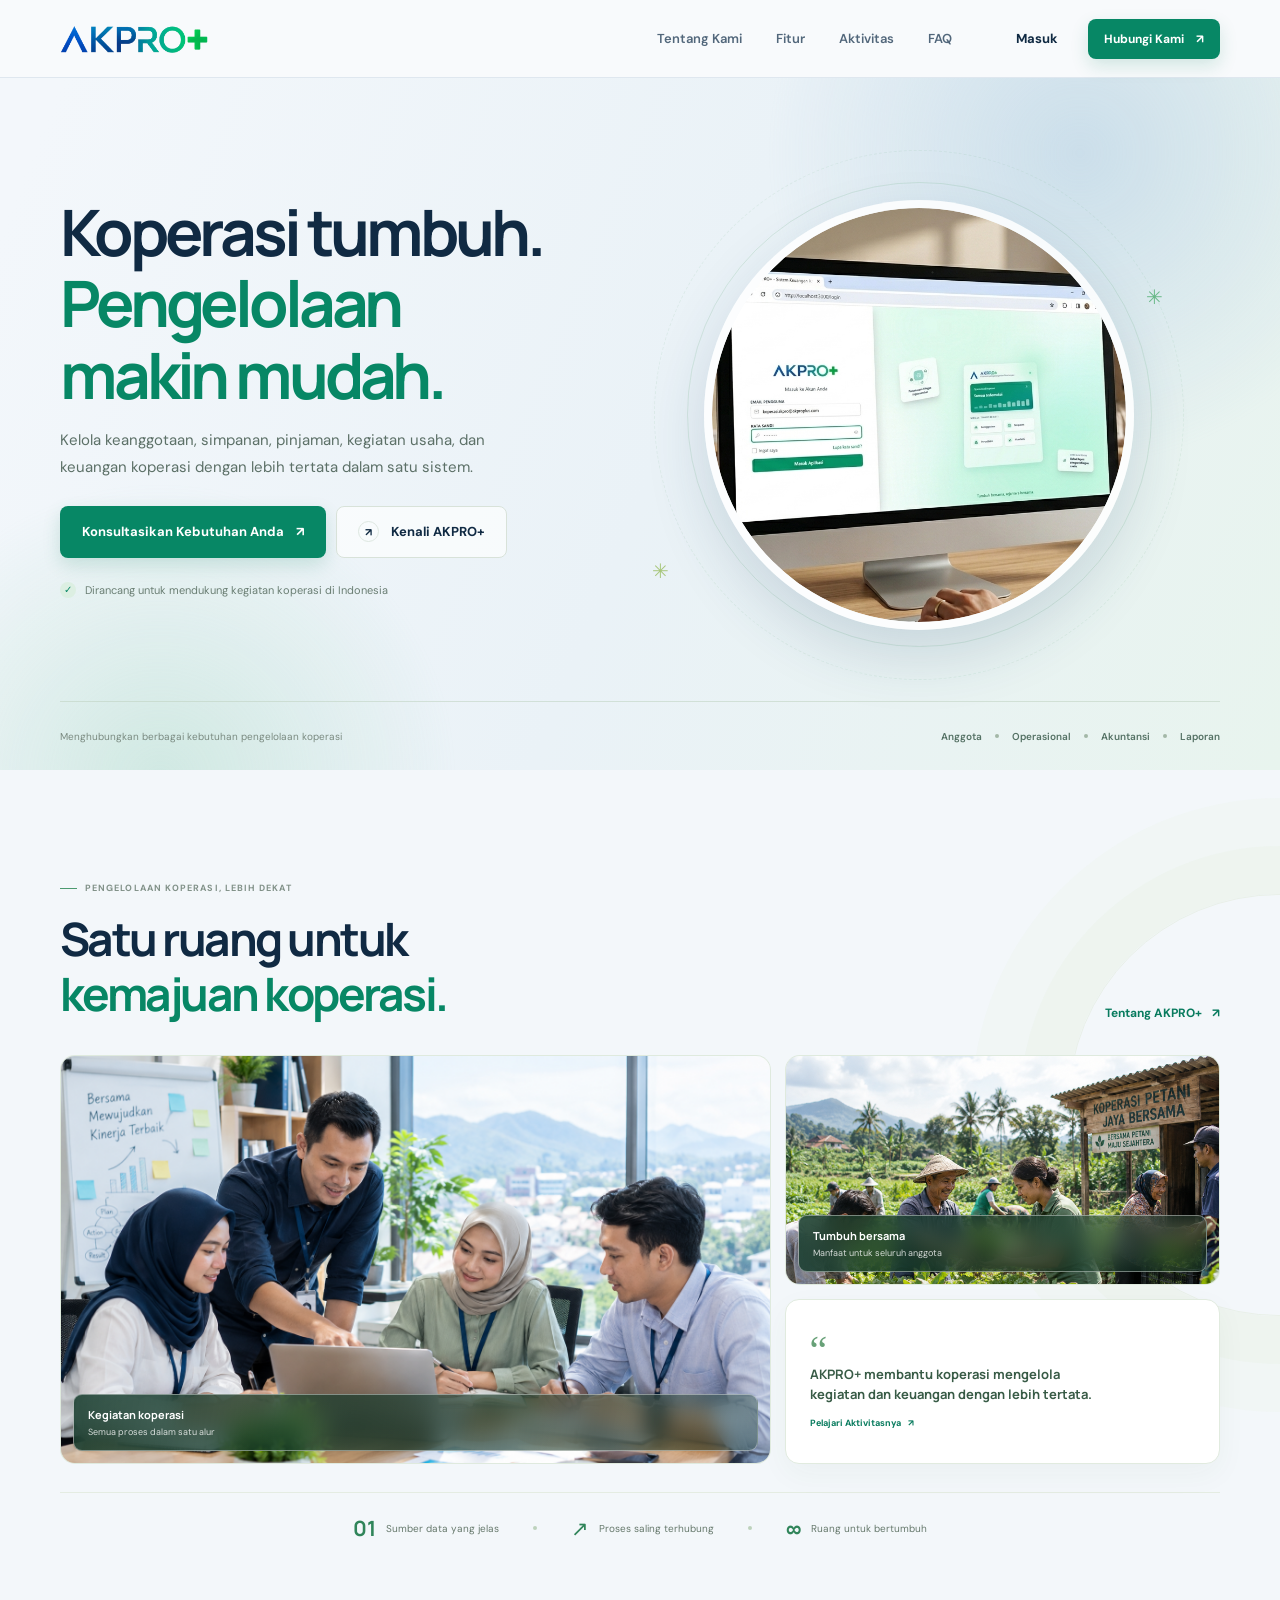
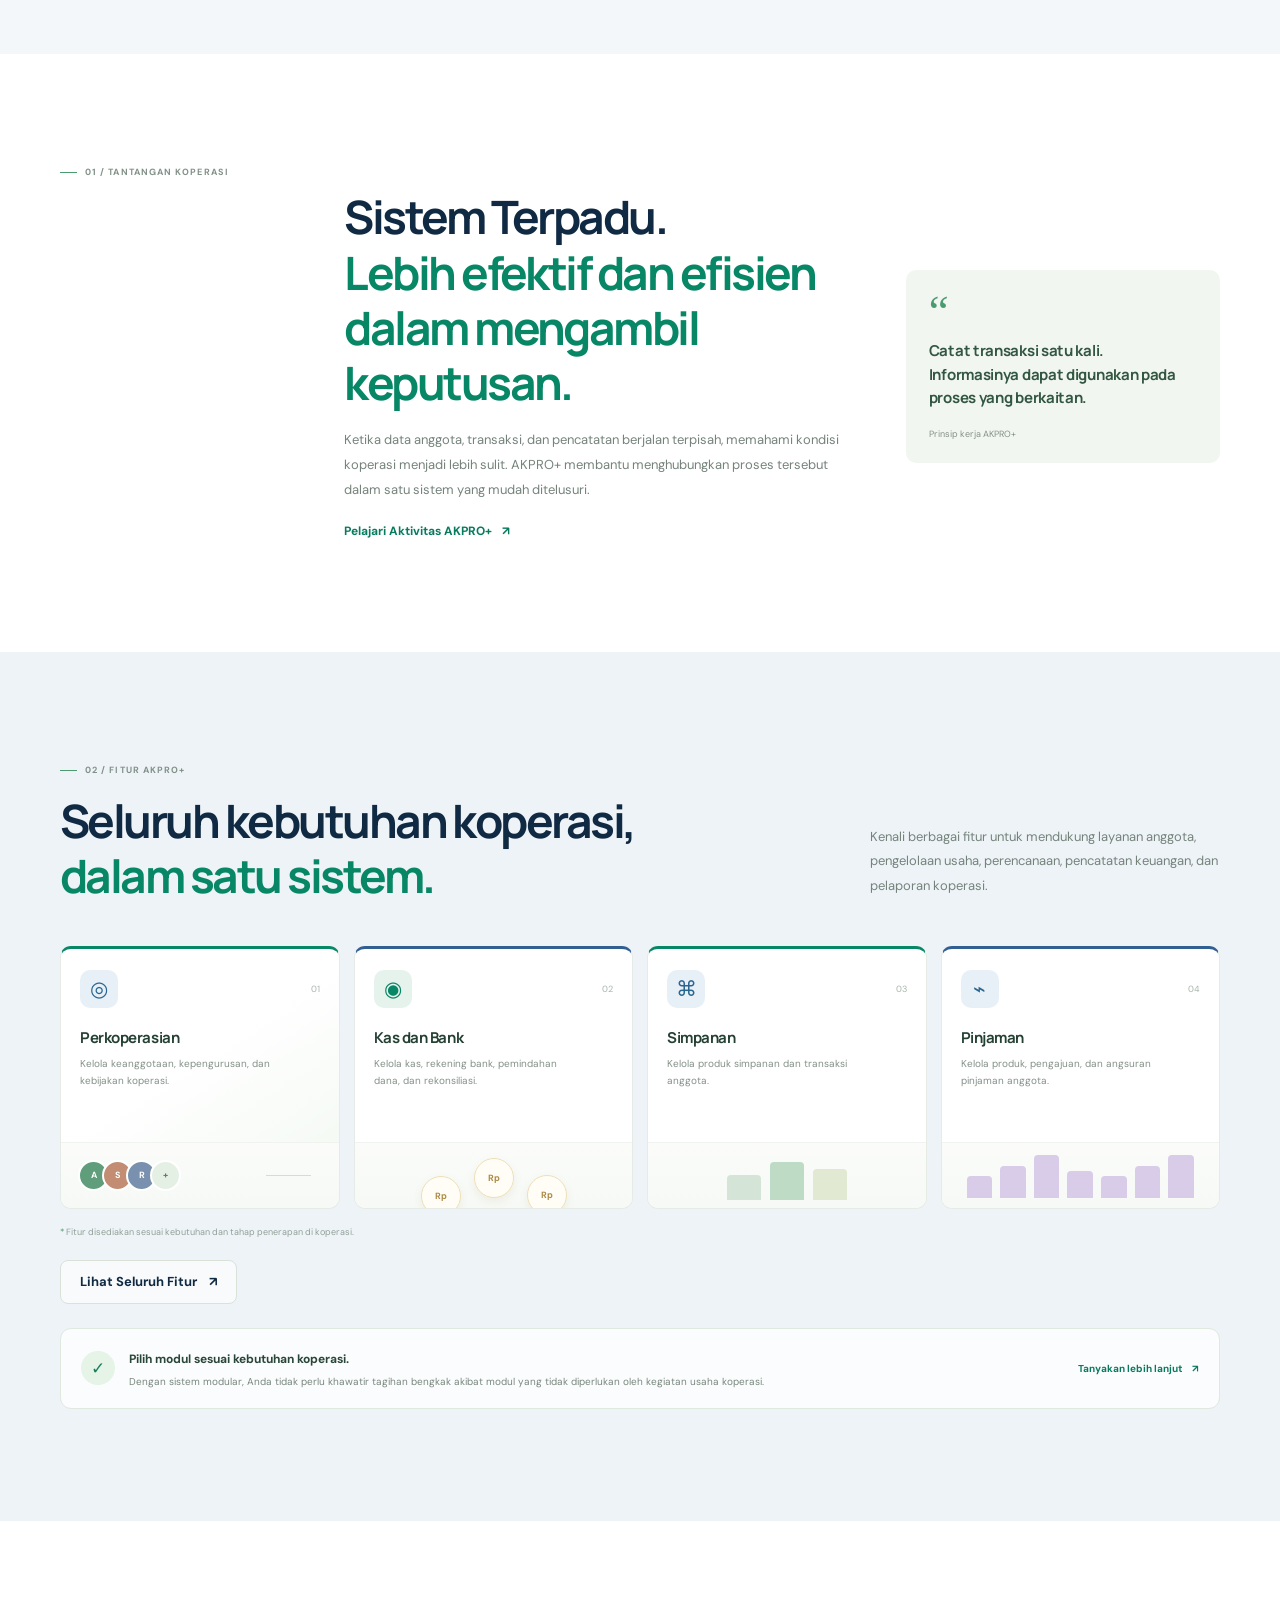
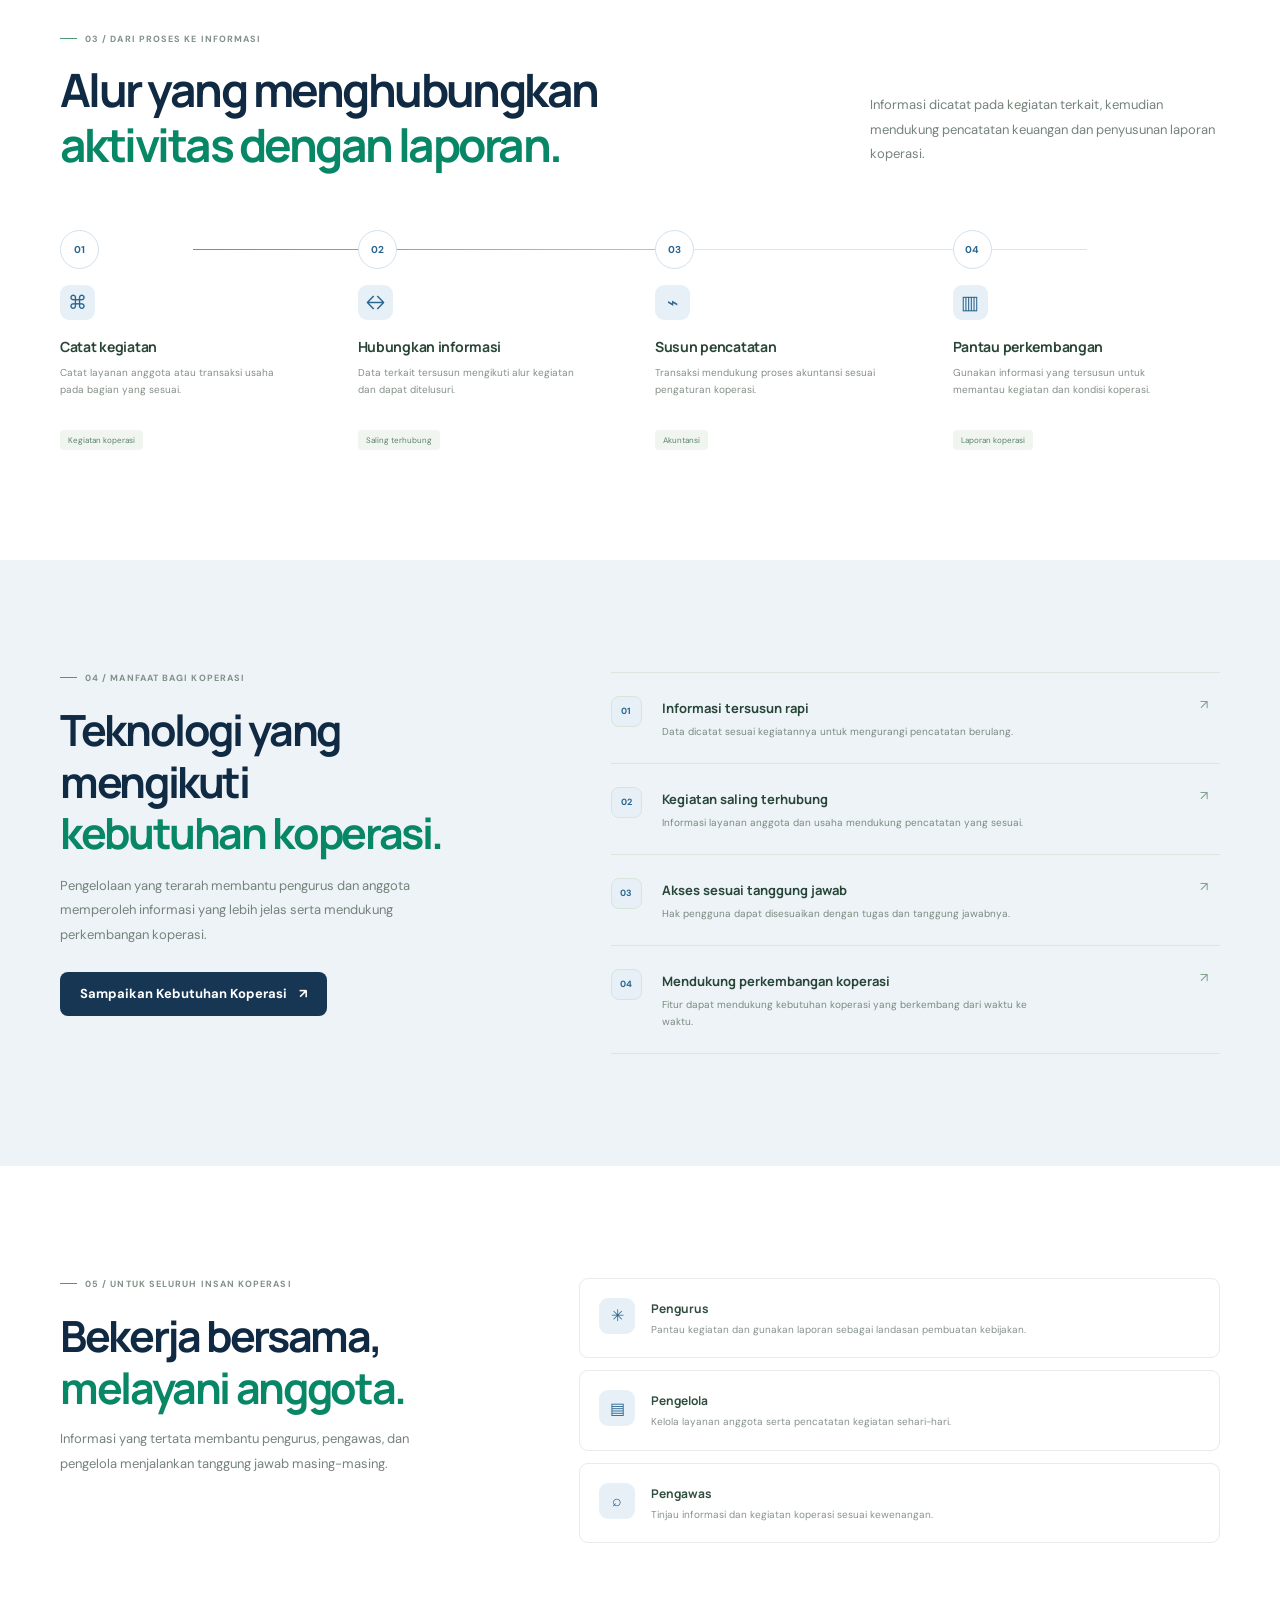
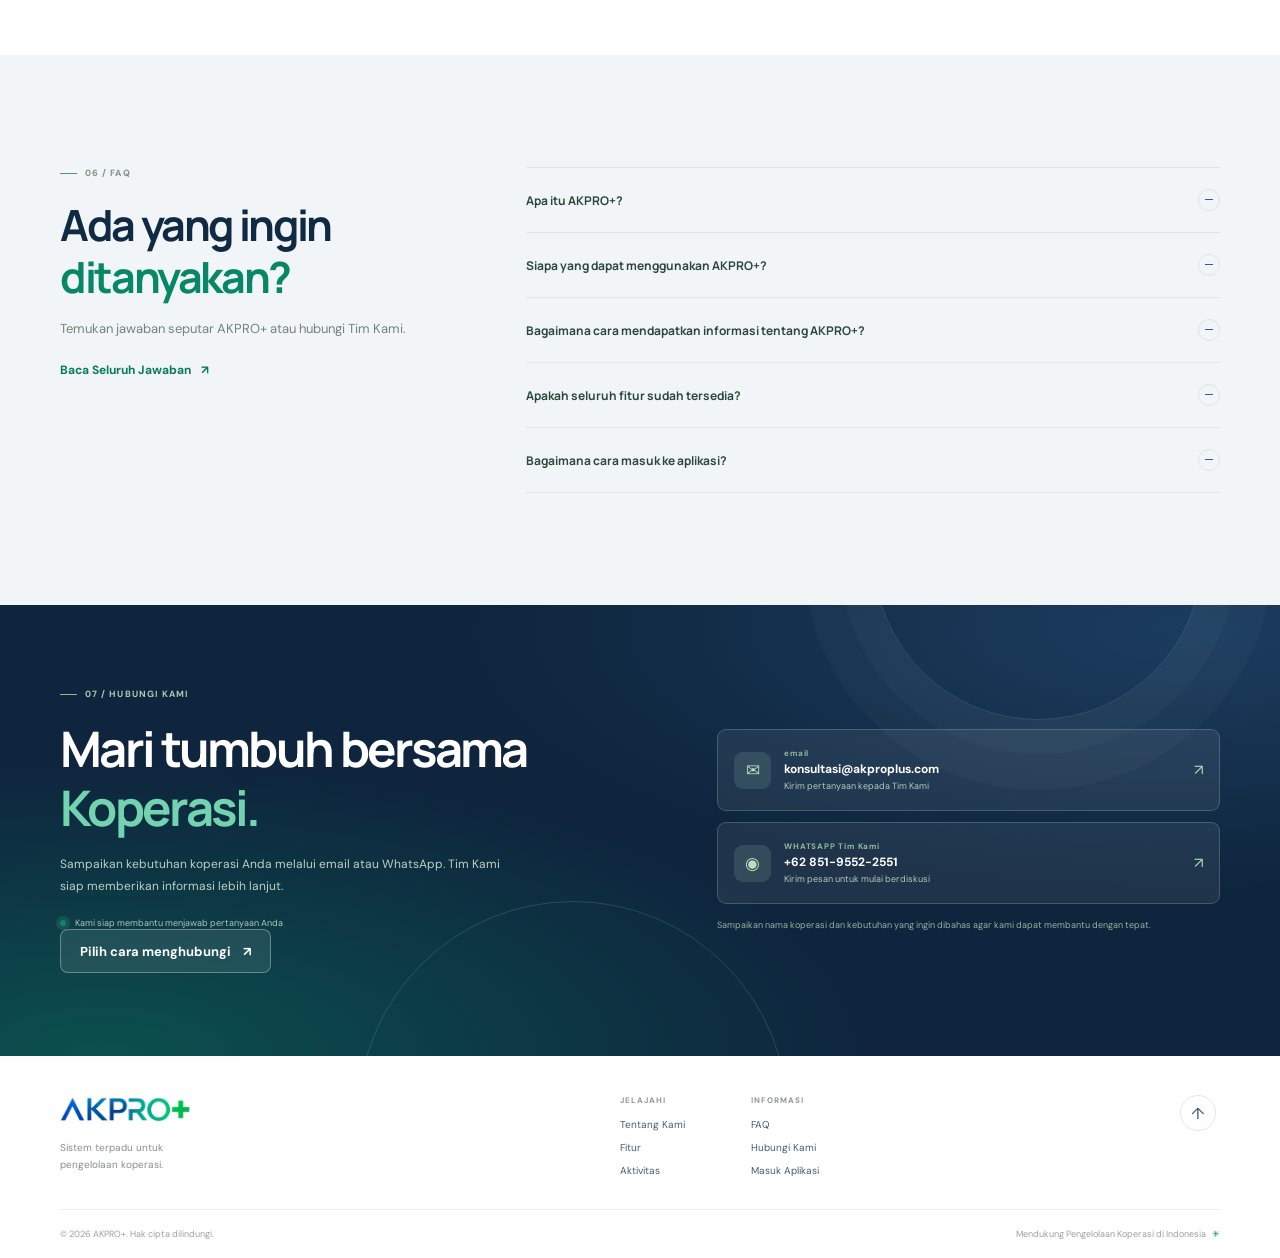
==== index.html @ 70b60f19 "Add files via upload" ====
<!doctype html>
<html lang="id">
  <head>
    <meta charset="UTF-8" />
    <meta name="viewport" content="width=device-width, initial-scale=1.0" />
    <meta name="theme-color" content="#f5f8fb" />
    <meta
      name="description"
      content="AKPRO+ membantu koperasi mengelola keanggotaan, simpanan, pinjaman, kegiatan usaha, dan keuangan dalam satu sistem terpadu."
    />
    <meta property="og:type" content="website" />
    <meta property="og:title" content="AKPRO+" />
    <meta
      property="og:description"
      content="Kenali sistem pengelolaan koperasi yang menghubungkan anggota, transaksi, dan laporan."
    />
    <meta property="og:image" content="./assets/akproplus-tab.png" />
    <title>AKPRO+</title>
    <link rel="icon" type="image/png" href="./assets/akproplus-tab.png" />
    <link rel="preconnect" href="https://fonts.googleapis.com" />
    <link rel="preconnect" href="https://fonts.gstatic.com" crossorigin />
    <link
      href="https://fonts.googleapis.com/css2?family=DM+Sans:wght@400;500;600;700&family=Manrope:wght@400;500;600;700;800&display=swap"
      rel="stylesheet"
    />
    <link rel="stylesheet" href="./styles.css" />
    <script src="./site-config.js"></script>
    <script src="./script.js" defer></script>
  </head>
  <body>
    <a class="skip-link" href="#konten">Langsung ke konten</a>

    <header class="site-header" id="atas">
      <div class="container nav-wrap">
        <a class="brand" href="#atas" aria-label="AKPRO+, ke beranda">
          <img src="./assets/akpro-logo.png" alt="AKPRO+" />
        </a>
        <button class="menu-toggle" type="button" aria-label="Buka menu" aria-expanded="false" aria-controls="site-nav">
          <span></span><span></span>
        </button>
        <nav class="site-nav" id="site-nav" aria-label="Navigasi utama">
          <a href="./solusi.html">Tentang Kami</a>
          <a href="./modul.html">Fitur</a>
          <a href="./cara-kerja.html">Aktivitas</a>
          <a href="./faq.html">FAQ</a>
          <div class="nav-actions">
            <a class="button button-quiet" data-login-link href="./akses.html">Masuk</a>
            <a class="button button-primary button-small" href="./daftar.html">Hubungi Kami <span aria-hidden="true">↗</span></a>
          </div>
        </nav>
      </div>
    </header>

    <main id="konten">
      <section class="hero section-shell">
        <div class="hero-glow hero-glow-one"></div>
        <div class="hero-glow hero-glow-two"></div>
        <div class="container hero-grid">
          <div class="hero-copy">
            <h1>Koperasi tumbuh.<br /><span>Pengelolaan makin mudah.</span></h1>
            <p class="hero-lead">
              Kelola keanggotaan, simpanan, pinjaman, kegiatan usaha, dan keuangan koperasi dengan lebih
              tertata dalam satu sistem.
            </p>
            <div class="hero-actions">
              <a class="button button-primary button-large" href="./daftar.html">Konsultasikan Kebutuhan Anda<span aria-hidden="true">↗</span></a>
              <a class="button button-outline button-large" href="./solusi.html"><span class="play-icon" aria-hidden="true">↗</span> Kenali AKPRO+
              </a>
            </div>
            <div class="hero-note">
              <span class="note-check" aria-hidden="true">✓</span>
              <span>Dirancang untuk mendukung kegiatan koperasi di Indonesia</span>
            </div>
          </div>

          <div class="hero-visual" aria-label="Ilustrasi dasbor pengelolaan koperasi">
            <div class="visual-orbit orbit-one"></div>
            <div class="visual-orbit orbit-two"></div>
            <div class="hero-image-frame">
              <img class="hero-main-image" src="./assets/gambarutama.jpg" alt="Ikhtisar koperasi AKPRO+" fetchpriority="high" />
            </div>
            <div class="visual-spark spark-one">✳</div><div class="visual-spark spark-two">✳</div>
          </div>
        </div>
        <div class="container hero-bottom">
          <span>Menghubungkan berbagai kebutuhan pengelolaan koperasi</span>
          <div class="hero-pills"><span>Anggota</span><i></i><span>Operasional</span><i></i><span>Akuntansi</span><i></i><span>Laporan</span></div>
        </div>
      </section>

      <section class="visual-story section-pad">
        <div class="container">
          <div class="story-heading">
            <div><div class="section-label"><span>Pengelolaan koperasi, lebih dekat</span></div><h2>Satu ruang untuk<br /><span>kemajuan koperasi.</span></h2></div>
            <a class="text-link" href="./solusi.html">Tentang AKPRO+ <span aria-hidden="true">↗</span></a>
          </div>
          <div class="story-gallery">
            <figure class="image-frame story-image story-image-main">
              <img data-src="./assets/gambar1.jpg" alt="Ilustrasi pengelolaan koperasi dengan AKPRO+" loading="lazy" />
              <div class="image-placeholder"><span class="placeholder-spark">✳</span><span>Kegiatan koperasi yang tertata dan saling terhubung</span></div>
              <figcaption><span>Kegiatan koperasi</span><small>Semua proses dalam satu alur</small></figcaption>
            </figure>
            <figure class="image-frame story-image story-image-side">
              <img data-src="./assets/gambar2.jpg" alt="Anggota koperasi bekerja dan tumbuh bersama" loading="lazy" />
              <div class="image-placeholder"><span class="placeholder-spark">✳</span><span>Anggota dan pengelola koperasi berkembang bersama</span></div>
              <figcaption><span>Tumbuh bersama</span><small>Manfaat untuk seluruh anggota</small></figcaption>
            </figure>
            <div class="story-note"><span class="story-note-mark">“</span><p>AKPRO+ membantu koperasi mengelola kegiatan dan keuangan dengan lebih tertata.</p><a href="./cara-kerja.html">Pelajari Aktivitasnya <span aria-hidden="true">↗</span></a></div>
          </div>
          <div class="story-stats"><div><strong>01</strong><span>Sumber data yang jelas</span></div><i></i><div><strong>↗</strong><span>Proses saling terhubung</span></div><i></i><div><strong>∞</strong><span>Ruang untuk bertumbuh</span></div></div>
        </div>
      </section>

      <section class="intro-section section-pad" id="solusi">
        <div class="container intro-grid">
          <div class="section-label"><span>01 / Tantangan koperasi</span></div>
          <div class="intro-copy">
            <h2>Sistem Terpadu.<br /><span>Lebih efektif dan efisien dalam mengambil keputusan.</span></h2>
            <p>
              Ketika data anggota, transaksi, dan pencatatan berjalan terpisah, memahami kondisi koperasi
              menjadi lebih sulit. AKPRO+ membantu menghubungkan proses tersebut dalam satu sistem yang
              mudah ditelusuri.
            </p>
            <a class="text-link" href="./cara-kerja.html">Pelajari Aktivitas AKPRO+ <span aria-hidden="true">↗</span></a>
          </div>
          <div class="intro-statement">
            <span class="statement-mark">“</span>
            <p>Catat transaksi satu kali. Informasinya dapat digunakan pada proses yang berkaitan.</p>
            <span class="statement-caption">Prinsip kerja AKPRO+</span>
          </div>
        </div>
      </section>

      <section class="modules-section section-pad" id="modul">
        <div class="container">
          <div class="section-heading">
            <div><div class="section-label"><span>02 / Fitur AKPRO+</span></div><h2>Seluruh kebutuhan koperasi,<br /><span>dalam satu sistem.</span></h2></div>
            <p>Kenali berbagai fitur untuk mendukung layanan anggota, pengelolaan usaha, perencanaan, pencatatan keuangan, dan pelaporan koperasi.</p>
          </div>
          <div class="module-grid">
            <article class="module-card module-featured">
              <div class="module-card-top"><span class="module-icon icon-members">◎</span><span class="module-index">01</span></div>
              <h3>Perkoperasian</h3><p>Kelola keanggotaan, kepengurusan, dan kebijakan koperasi.</p>
              <div class="module-art art-members"><span class="member-avatar">A</span><span class="member-avatar">S</span><span class="member-avatar">R</span><span class="member-avatar">+</span><div class="art-line"></div></div>
            </article>
            <article class="module-card">
              <div class="module-card-top"><span class="module-icon icon-savings">◉</span><span class="module-index">02</span></div>
              <h3>Kas dan Bank</h3><p>Kelola kas, rekening bank, pemindahan dana, dan rekonsiliasi.</p>
              <div class="module-art art-savings"><span class="coin coin-a">Rp</span><span class="coin coin-b">Rp</span><span class="coin coin-c">Rp</span></div>
            </article>
            <article class="module-card">
              <div class="module-card-top"><span class="module-icon icon-business">⌘</span><span class="module-index">03</span></div>
              <h3>Simpanan</h3><p>Kelola produk simpanan dan transaksi anggota.</p>
              <div class="module-art art-business"><span class="shelf shelf-one"></span><span class="shelf shelf-two"></span><span class="shelf shelf-three"></span></div>
            </article>
            <article class="module-card">
              <div class="module-card-top"><span class="module-icon icon-accounting">⌁</span><span class="module-index">04</span></div>
              <h3>Pinjaman</h3><p>Kelola produk, pengajuan, dan angsuran pinjaman anggota.</p>
              <div class="module-art art-accounting"><span></span><span></span><span></span><span></span><span></span><span></span><span></span></div>
            </article>
          </div>
          <p class="module-footnote"><span>*</span> Fitur disediakan sesuai kebutuhan dan tahap penerapan di koperasi.</p>
          <a class="button button-outline module-more" href="./modul.html">Lihat Seluruh Fitur <span aria-hidden="true">↗</span></a>
          <div class="module-pricing-note">
            <span class="pricing-note-mark">✓</span>
            <div>
              <strong>Pilih modul sesuai kebutuhan koperasi.</strong>
              <p>Dengan sistem modular, Anda tidak perlu khawatir tagihan bengkak akibat modul yang tidak diperlukan oleh kegiatan usaha koperasi.</p>
            </div>
            <a class="text-link" href="./daftar.html">Tanyakan lebih lanjut <span aria-hidden="true">↗</span></a>
          </div>
        </div>
      </section>

      <section class="workflow-section section-pad" id="cara-kerja">
        <div class="container">
          <div class="section-heading workflow-heading">
            <div><div class="section-label"><span>03 / Dari proses ke informasi</span></div><h2>Alur yang menghubungkan<br /><span>aktivitas dengan laporan.</span></h2></div>
            <p>Informasi dicatat pada kegiatan terkait, kemudian mendukung pencatatan keuangan dan penyusunan laporan koperasi.</p>
          </div>
          <div class="workflow-track">
            <div class="workflow-line" aria-hidden="true"><span></span></div>
            <article class="workflow-step"><span class="step-number">01</span><div class="step-icon">⌘</div><h3>Catat kegiatan</h3><p>Catat layanan anggota atau transaksi usaha pada bagian yang sesuai.</p><span class="step-tag">Kegiatan koperasi</span></article>
            <article class="workflow-step"><span class="step-number">02</span><div class="step-icon">↔</div><h3>Hubungkan informasi</h3><p>Data terkait tersusun mengikuti alur kegiatan dan dapat ditelusuri.</p><span class="step-tag">Saling terhubung</span></article>
            <article class="workflow-step"><span class="step-number">03</span><div class="step-icon">⌁</div><h3>Susun pencatatan</h3><p>Transaksi mendukung proses akuntansi sesuai pengaturan koperasi.</p><span class="step-tag">Akuntansi</span></article>
            <article class="workflow-step"><span class="step-number">04</span><div class="step-icon">▥</div><h3>Pantau perkembangan</h3><p>Gunakan informasi yang tersusun untuk memantau kegiatan dan kondisi koperasi.</p><span class="step-tag">Laporan koperasi</span></article>
          </div>
        </div>
      </section>

      <section class="principles-section section-pad">
        <div class="container principles-grid">
          <div class="principles-copy">
            <div class="section-label"><span>04 / Manfaat bagi koperasi</span></div>
            <h2>Teknologi yang mengikuti<br /><span>kebutuhan koperasi.</span></h2>
            <p>Pengelolaan yang terarah membantu pengurus dan anggota memperoleh informasi yang lebih jelas serta mendukung perkembangan koperasi.</p>
            <a class="button button-dark" href="./daftar.html">Sampaikan Kebutuhan Koperasi <span aria-hidden="true">↗</span></a>
          </div>
          <div class="principle-list">
            <article class="principle-item"><span class="principle-icon">01</span><div><h3>Informasi tersusun rapi</h3><p>Data dicatat sesuai kegiatannya untuk mengurangi pencatatan berulang.</p></div><span class="principle-arrow">↗</span></article>
            <article class="principle-item"><span class="principle-icon">02</span><div><h3>Kegiatan saling terhubung</h3><p>Informasi layanan anggota dan usaha mendukung pencatatan yang sesuai.</p></div><span class="principle-arrow">↗</span></article>
            <article class="principle-item"><span class="principle-icon">03</span><div><h3>Akses sesuai tanggung jawab</h3><p>Hak pengguna dapat disesuaikan dengan tugas dan tanggung jawabnya.</p></div><span class="principle-arrow">↗</span></article>
            <article class="principle-item"><span class="principle-icon">04</span><div><h3>Mendukung perkembangan koperasi</h3><p>Fitur dapat mendukung kebutuhan koperasi yang berkembang dari waktu ke waktu.</p></div><span class="principle-arrow">↗</span></article>
          </div>
        </div>
      </section>

      <section class="audience-section section-pad">
        <div class="container audience-grid">
          <div class="audience-intro"><div class="section-label"><span>05 / Untuk seluruh insan koperasi</span></div><h2>Bekerja bersama,<br /><span>melayani anggota.</span></h2><p>Informasi yang tertata membantu pengurus, pengawas, dan pengelola menjalankan tanggung jawab masing-masing.</p></div>
          <div class="audience-roles">
            <div class="role-card"><span class="role-icon">✳</span><div><h3>Pengurus</h3><p>Pantau kegiatan dan gunakan laporan sebagai landasan pembuatan kebijakan.</p></div></div>
            <div class="role-card"><span class="role-icon">▤</span><div><h3>Pengelola</h3><p>Kelola layanan anggota serta pencatatan kegiatan sehari-hari.</p></div></div>
            <div class="role-card"><span class="role-icon">⌕</span><div><h3>Pengawas</h3><p>Tinjau informasi dan kegiatan koperasi sesuai kewenangan.</p></div></div>
          </div>
        </div>
      </section>

      <section class="faq-section section-pad" id="faq">
        <div class="container faq-grid">
          <div class="faq-intro"><div class="section-label"><span>06 / FAQ</span></div><h2>Ada yang ingin<br /><span>ditanyakan?</span></h2><p>Temukan jawaban seputar AKPRO+ atau hubungi Tim Kami.</p><a class="text-link" href="./faq.html">Baca Seluruh Jawaban <span aria-hidden="true">↗</span></a></div>
          <div class="faq-list">
            <details class="faq-item"><summary>Apa itu AKPRO+?<span></span></summary><p>AKPRO+ adalah sistem pengelolaan koperasi yang membantu menghubungkan layanan anggota, kegiatan usaha, pencatatan keuangan, dan laporan.</p></details>
            <details class="faq-item"><summary>Siapa yang dapat menggunakan AKPRO+?<span></span></summary><p>AKPRO+ ditujukan bagi koperasi yang ingin mengelola kegiatan dan informasi usahanya secara terpadu. Hubungi Tim Kami untuk membahas kebutuhan koperasi Anda.</p></details>
            <details class="faq-item"><summary>Bagaimana cara mendapatkan informasi tentang AKPRO+?<span></span></summary><p>Hubungi Tim Kami melalui email atau WhatsApp untuk memperoleh informasi mengenai fitur dan penerapan AKPRO+.</p></details>
            <details class="faq-item"><summary>Apakah seluruh fitur sudah tersedia?<span></span></summary><p>Fitur AKPRO+ tersedia secara bertahap. Hubungi Tim Kami untuk mengetahui informasi terkini.</p></details>
            <details class="faq-item"><summary>Bagaimana cara masuk ke aplikasi?<span></span></summary><p>Aplikasi saat ini belum dapat diakses karena masih dalam tahap pengembangan. Informasi ketersediaan akan disampaikan kemudian.</p></details>
          </div>
        </div>
      </section>

      <section class="contact-section" id="daftar">
        <div class="contact-shape contact-shape-one"></div><div class="contact-shape contact-shape-two"></div>
        <div class="container contact-grid">
          <div class="contact-copy"><div class="section-label section-label-light"><span>07 / Hubungi kami</span></div><h2>Mari tumbuh bersama<br /><span>Koperasi.</span></h2><p>Sampaikan kebutuhan koperasi Anda melalui email atau WhatsApp. Tim Kami siap memberikan informasi lebih lanjut.</p><div class="contact-hours"><span class="contact-status-dot"></span> Kami siap membantu menjawab pertanyaan Anda</div><a class="button button-contact-light" href="./daftar.html">Pilih cara menghubungi <span aria-hidden="true">↗</span></a></div>
          <div class="contact-options">
            <a class="contact-option contact-email" href="mailto:konsultasi@akproplus.com?subject=Informasi%20AKPRO%2B&body=Halo%20tim%20AKPRO%2B%2C%0A%0ASaya%20ingin%20mendapatkan%20informasi%20lebih%20lanjut%20mengenai%20AKPRO%2B.%0A%0ANama%20koperasi%3A%0ANama%20Tim Kami%3A%0ANomor%20yang%20dapat%20dihubungi%3A">
              <span class="contact-option-icon">✉</span><span class="contact-option-copy"><small>email</small><strong>konsultasi@akproplus.com</strong><span>Kirim pertanyaan kepada Tim Kami</span></span><span class="contact-option-arrow">↗</span>
            </a>
            <a class="contact-option contact-whatsapp" href="https://wa.me/6285195522551?text=Halo%20tim%20AKPRO%2B%2C%20saya%20ingin%20mendapatkan%20informasi%20lebih%20lanjut%20mengenai%20AKPRO%2B." target="_blank" rel="noopener noreferrer">
              <span class="contact-option-icon">◉</span><span class="contact-option-copy"><small>WHATSAPP Tim Kami</small><strong>+62 851-9552-2551</strong><span>Kirim pesan untuk mulai berdiskusi</span></span><span class="contact-option-arrow">↗</span>
            </a>
            <p class="contact-privacy">Sampaikan nama koperasi dan kebutuhan yang ingin dibahas agar kami dapat membantu dengan tepat.</p>
          </div>
        </div>
      </section>
    </main>

    <footer class="site-footer">
      <div class="container footer-top">
        <div class="footer-brand"><a class="brand" href="#atas" aria-label="AKPRO+, ke beranda"><img src="./assets/akpro-logo.png" alt="AKPRO+" /></a><p>Sistem terpadu untuk<br />pengelolaan koperasi.</p></div>
        <div class="footer-links"><div><span>JELAJAHI</span><a href="./solusi.html">Tentang Kami</a><a href="./modul.html">Fitur</a><a href="./cara-kerja.html">Aktivitas</a></div><div><span>INFORMASI</span><a href="./faq.html">FAQ</a><a href="./daftar.html">Hubungi Kami</a><a data-login-link href="./akses.html">Masuk Aplikasi</a></div></div>
        <a class="back-top" href="#atas" aria-label="Kembali ke atas">↑</a>
      </div>
      <div class="container footer-bottom"><span>© <span data-current-year></span> AKPRO+. Hak cipta dilindungi.</span><span>Mendukung Pengelolaan Koperasi di Indonesia <b>✳</b></span></div>
    </footer>
  </body>
</html>
---- styles.css ----
:root {
  font-family: "DM Sans", sans-serif;
  color: #102a43;
  background: #f5f8fb;
  font-synthesis: none;
  text-rendering: optimizeLegibility;
  --ink: #102a43;
  --muted: #66766f;
  --navy: #163653;
  --navy-deep: #0e253d;
  --blue: #315f92;
  --green: #078765;
  --green-dark: #05664f;
  --mint: #e4f3ed;
  --line: #dce5ed;
  --paper: #fff;
  --serif: "Manrope", sans-serif;
}

* { box-sizing: border-box; }
html {  scroll-padding-top: 92px; }
body { margin: 0; min-width: 320px; background: #f5f8fb; }
body, button, a { -webkit-tap-highlight-color: transparent; }
body.menu-open { overflow: hidden; }
a { color: inherit; text-decoration: none; }
button { font: inherit; }
img { max-width: 100%; }
::selection { color: #083d2f; background: #b9ebd0; }

.container { width: min(1160px, calc(100% - 64px)); margin: 0 auto; }
.section-pad { padding: 112px 0; }
.skip-link { position: fixed; z-index: 1000; top: -60px; left: 12px; padding: 12px 16px; border-radius: 8px; background: var(--ink); color: white; }
.skip-link:focus { top: 12px; }

.site-header { position: sticky; z-index: 100; top: 0; height: 78px; border-bottom: 1px solid rgba(224, 233, 225, .8); background: rgba(249, 250, 247, .91); backdrop-filter: blur(18px); }
.nav-wrap, .site-nav, .nav-actions { display: flex; align-items: center; }
.nav-wrap { height: 100%; justify-content: space-between; }
.brand { display: inline-flex; align-items: center; }
.brand img { display: block; width: 148px; height: auto; object-fit: contain; }
.site-nav { gap: 34px; color: #4e6259; font-size: 13px; font-weight: 600; }
.site-nav > a:not(.button):hover, .footer-links a:hover { color: var(--green); }
.nav-actions { gap: 10px; margin-left: 10px; }
.button { display: inline-flex; min-height: 44px; align-items: center; justify-content: center; gap: 12px; padding: 0 19px; border: 1px solid transparent; border-radius: 8px; font-size: 13px; font-weight: 700;  cursor: pointer; }
.button-primary { color: white; background: var(--green); box-shadow: 0 7px 18px rgba(8, 123, 87, .16); }
.button-primary:hover { background: #066c4d; box-shadow: 0 9px 22px rgba(8, 123, 87, .23); }
.button-quiet { color: var(--ink); background: transparent; }
.button-quiet:hover { background: #eef3ed; }
.button-outline { border-color: #d8e2d9; color: var(--ink); background: rgba(255,255,255,.62); }
.button-outline:hover { border-color: #a8c3b2; background: white; }
.button-dark { color: white; background: #163653; }
.button-dark:hover { background: #0e253d; }
.button-small { min-height: 40px; padding: 0 15px; font-size: 12px; }
.button-large { min-height: 52px; padding: 0 21px; font-size: 13px; }
.menu-toggle { display: none; }

.hero { position: relative; overflow: hidden; padding: 74px 0 0; background: linear-gradient(112deg, #f6f8f3 4%, #eef6ef 51%, #edf7f0 100%); }
.hero-grid { position: relative; z-index: 1; display: grid; min-height: 525px; grid-template-columns: .92fr 1.08fr; align-items: center; gap: 46px; }
.hero-glow { position: absolute; pointer-events: none; border-radius: 50%; filter: blur(2px); }
.hero-glow-one { top: -250px; right: -125px; width: 650px; height: 650px; background: radial-gradient(circle, rgba(192, 229, 195, .37), rgba(192, 229, 195, 0) 68%); }
.hero-glow-two { bottom: -310px; left: -140px; width: 600px; height: 600px; background: radial-gradient(circle, rgba(214, 233, 190, .35), rgba(214, 233, 190, 0) 70%); }
.hero-copy { position: relative; z-index: 2; padding-bottom: 35px; }
.section-label { display: flex; align-items: center; gap: 9px; color: #527166; font-size: 10px; font-weight: 700; letter-spacing: .13em; text-transform: uppercase; }
.contact-status-dot { width: 7px; height: 7px; border-radius: 50%; background: #24a36f; box-shadow: 0 0 0 4px rgba(36,163,111,.11); }
h1, h2, h3, p { margin-top: 0; }
.hero h1 { margin: 0 0 17px; font-family: var(--serif); font-size: clamp(44px, 5vw, 66px); font-weight: 700; line-height: 1.11; letter-spacing: -.065em; }
.hero h1 span, h2 span { color: var(--green); }
.hero-lead { max-width: 470px; margin-bottom: 25px; color: #5c7067; font-size: 15px; line-height: 1.8; }
.hero-actions { display: flex; flex-wrap: wrap; gap: 10px; }
.play-icon { display: inline-grid; width: 21px; height: 21px; place-items: center; border: 1px solid #dce6df; border-radius: 50%; font-size: 11px; }
.hero-note { display: flex; align-items: center; gap: 9px; margin-top: 24px; color: #6a7e73; font-size: 11px; }
.note-check { display: inline-grid; width: 16px; height: 16px; place-items: center; border-radius: 50%; color: var(--green); background: #dcefe2; font-size: 10px; }
.hero-visual { position: relative; display: flex; min-height: 445px; align-items: center; justify-content: center; }
.hero-image-frame { position: relative; z-index: 1; width: min(100%, 430px); aspect-ratio: 1; overflow: hidden; border: 8px solid rgba(255,255,255,.68); border-radius: 50%; background: rgba(255,255,255,.5); box-shadow: 0 26px 60px rgba(34, 68, 103, .16), inset 0 0 0 1px rgba(255,255,255,.7); }
.hero-main-image { display: block; width: 100%; height: 100%; border-radius: 50%; object-fit: cover; object-position: center; }
.dashboard-card { position: relative; z-index: 1; width: min(100%, 503px); padding: 23px 24px 17px; border: 1px solid rgba(255,255,255,.9); border-radius: 17px; background: rgba(255,255,255,.94); box-shadow: 0 26px 75px rgba(34, 68, 103, .13), 0 3px 12px rgba(38, 78, 53, .05); }
.dashboard-top, .dashboard-brand, .dashboard-welcome, .dashboard-footer, .chart-heading { display: flex; align-items: center; justify-content: space-between; }
.dashboard-brand { justify-content: flex-start; gap: 8px; color: #51655b; font-size: 11px; font-weight: 700; }
.dashboard-mark { display: grid; width: 25px; height: 25px; place-items: center; border-radius: 8px; color: #fff; background: var(--green); font-family: var(--serif); font-size: 12px; font-weight: 800; }
.dashboard-period { display: flex; align-items: center; gap: 6px; color: #809088; font-size: 9px; }
.dashboard-period i, .dashboard-footer i { width: 6px; height: 6px; border-radius: 50%; background: #34aa76; }
.dashboard-welcome { margin: 21px 0 15px; }
.dashboard-welcome > div { display: grid; gap: 5px; }
.dashboard-welcome small { color: #91a097; font-size: 9px; }
.dashboard-welcome strong { color: #213e31; font-size: 13px; letter-spacing: -.02em; }
.dashboard-avatar { display: grid; width: 31px; height: 31px; place-items: center; border-radius: 50%; color: #f7fffa; background: linear-gradient(145deg, #80b58d, #317858); font-size: 11px; font-weight: 700; }
.metric-grid { display: grid; grid-template-columns: 1fr 1fr; gap: 10px; }
.metric-card { display: grid; min-height: 78px; align-content: center; gap: 5px; padding: 11px 12px; border: 1px solid #e8eee8; border-radius: 10px; background: #fff; }
.metric-card > span { color: #87958d; font-size: 9px; }
.metric-card strong { color: #234332; font-family: var(--serif); font-size: 17px; letter-spacing: -.04em; }
.metric-positive { color: #40956a; font-size: 8px; }
.chart-card { margin-top: 12px; padding: 13px 13px 8px; border: 1px solid #e9eee8; border-radius: 10px; }
.chart-heading > div { display: grid; gap: 4px; color: #344f40; font-size: 10px; font-weight: 700; }
.chart-heading small { color: #96a29a; font-size: 8px; font-weight: 400; }
.chart-period { padding: 5px 8px; border-radius: 5px; color: #708179; background: #f2f6f1; font-size: 8px; }
.chart-area { position: relative; height: 102px; margin-top: 11px; }
.chart-y-labels { position: absolute; inset: 0; display: flex; flex-direction: column; justify-content: space-between; }
.chart-y-labels span { height: 1px; background: repeating-linear-gradient(90deg, #ebf0eb 0 3px, transparent 3px 7px); }
.chart-svg { position: absolute; inset: 0; width: 100%; height: 100%; overflow: visible; }
.chart-grid-line { fill: none; stroke: #e9eeea; stroke-width: 1; }
.chart-fill { fill: url(#chartFill); stroke: none; }
.chart-line { fill: none; stroke: #16946c; stroke-width: 3; vector-effect: non-scaling-stroke; }
.chart-svg circle { fill: #fff; stroke: #15936a; stroke-width: 3; vector-effect: non-scaling-stroke; }
.chart-months { display: flex; justify-content: space-between; margin-top: 6px; color: #9aa69f; font-size: 8px; }
.dashboard-footer { justify-content: space-between; margin-top: 15px; padding-top: 12px; border-top: 1px solid #edf0ed; color: #9aa69f; font-size: 8px; }
.dashboard-footer > span:first-child { display: flex; align-items: center; gap: 6px; }
.dashboard-footer b { padding: 0 3px; color: #4a9870; }
.visual-orbit { position: absolute; border: 1px solid rgba(103, 173, 121, .18); border-radius: 50%; }
.orbit-one { width: 465px; height: 465px;  }
.orbit-two { width: 530px; height: 530px; border-style: dashed; opacity: .58;  }
.floating-chip { position: absolute; z-index: 3; display: flex; align-items: center; gap: 9px; padding: 10px 12px; border: 1px solid #ebf1e9; border-radius: 10px; background: rgba(255,255,255,.94); box-shadow: 0 12px 32px rgba(43, 81, 54, .11);  }
.floating-chip > span:last-child { display: grid; gap: 3px; }
.floating-chip b { color: #315142; font-size: 9px; }
.floating-chip small { color: #95a29a; font-size: 8px; }
.chip-icon { display: grid; width: 28px; height: 28px; place-items: center; border-radius: 8px; color: var(--green); background: #e9f5ec; font-size: 17px; }
.chip-members { top: 65px; left: -2px; }
.chip-books { right: 0; bottom: 76px;  }
.visual-spark { position: absolute; z-index: 2; color: #69b888; font-size: 20px;  }
.spark-one { top: 92px; right: 57px; }
.spark-two { bottom: 53px; left: 34px; color: #a7c67b;  }
.hero-bottom { position: relative; z-index: 1; display: flex; min-height: 69px; align-items: center; justify-content: space-between; margin-top: 24px; border-top: 1px solid rgba(192, 211, 194, .58); color: #7a8a80; font-size: 10px; }
.hero-pills { display: flex; align-items: center; gap: 13px; color: #547164; font-weight: 600; }
.hero-pills i { width: 4px; height: 4px; border-radius: 50%; background: #a3b8a7; }

.intro-section { background: #fff; }
.intro-grid { display: grid; grid-template-columns: .65fr 1.4fr .85fr; align-items: start; gap: 44px; }
.section-label { color: #819188; font-size: 9px; letter-spacing: .12em; }
.section-label > span { display: flex; align-items: center; gap: 8px; }
.section-label > span::before { width: 17px; height: 1px; background: #4c9a70; content: ""; }
h2 { margin-bottom: 18px; font-family: var(--serif); font-size: clamp(32px, 3.7vw, 46px); font-weight: 700; line-height: 1.2; letter-spacing: -.055em; }
.intro-copy h2 { margin-top: 23px; }
.intro-copy > p, .section-heading > p, .principles-copy > p, .audience-intro > p, .faq-intro > p { color: #75837b; font-size: 13px; line-height: 1.9; }
.intro-copy > p { max-width: 580px; }
.text-link { display: inline-flex; align-items: center; gap: 10px; margin-top: 8px; color: var(--green); font-size: 12px; font-weight: 700; }
.intro-statement { position: relative; align-self: center; margin-top: 27px; padding: 23px 23px 21px; border-radius: 10px; background: #f2f6f0; }
.statement-mark { color: #4b9b72; font-family: Georgia, serif; font-size: 45px; line-height: .8; }
.intro-statement p { margin: 8px 0 12px; color: #325641; font-family: var(--serif); font-size: 15px; font-weight: 700; line-height: 1.55; letter-spacing: -.02em; }
.statement-caption { color: #829187; font-size: 9px; }

.modules-section { background: #f4f7f2; }
.section-heading { display: flex; align-items: end; justify-content: space-between; gap: 50px; margin-bottom: 42px; }
.section-heading h2 { margin: 17px 0 0; }
.section-heading > p { max-width: 350px; margin: 0 0 5px; }
.module-grid { display: grid; grid-template-columns: repeat(4, 1fr); gap: 14px; }
.module-card { position: relative; overflow: hidden; min-height: 263px; padding: 21px 19px 0; border: 1px solid #e6ece5; border-radius: 11px; background: #fff;  }
.module-card:hover { box-shadow: 0 15px 34px rgba(44, 77, 52, .08); }
.module-featured { background: linear-gradient(148deg, #fff 43%, #f2f8f1); }
.module-card-top { display: flex; align-items: center; justify-content: space-between; }
.module-icon { display: grid; width: 38px; height: 38px; place-items: center; border-radius: 10px; font-size: 21px; font-weight: 500; }
.icon-members { color: #208358; background: #e9f5e8; }
.icon-savings { color: #9c8040; background: #f8f3e7; }
.icon-business { color: #607c8d; background: #edf4f5; }
.icon-accounting { color: #8667a4; background: #f3edf8; }
.module-index { color: #a8b4ad; font-size: 9px; }
.module-card h3 { margin: 19px 0 7px; color: #244034; font-family: var(--serif); font-size: 15px; letter-spacing: -.03em; }
.module-card > p { position: relative; z-index: 1; max-width: 210px; margin-bottom: 0; color: #849188; font-size: 10px; line-height: 1.7; }
.module-art { position: absolute; right: 0; bottom: 0; left: 0; height: 66px; overflow: hidden; border-top: 1px solid #f0f3ef; background: linear-gradient(180deg, #fbfcfa, #f6f9f5); }
.art-members { display: flex; align-items: center; padding-left: 24px; }
.member-avatar { display: grid; width: 31px; height: 31px; margin-left: -7px; place-items: center; border: 2px solid white; border-radius: 50%; color: white; background: #5f9d7b; font-size: 9px; font-weight: 700; }
.member-avatar:nth-child(2) { background: #c28d73; }.member-avatar:nth-child(3) { background: #7991ae; }.member-avatar:nth-child(4) { color: #548064; background: #e5f0e5; }
.art-line { position: absolute; top: 32px; right: 28px; width: 45px; height: 1px; background: #cee0d1; }
.coin { position: absolute; display: grid; width: 40px; height: 40px; place-items: center; border: 1px solid #eedfb8; border-radius: 50%; color: #ad8944; background: #fffdf6; font-size: 9px; font-weight: 700; box-shadow: 0 4px 10px rgba(145,117,64,.09); }
.coin-a { bottom: -8px; left: 24%; }.coin-b { bottom: 10px; left: 43%; }.coin-c { bottom: -7px; left: 62%; }
.art-business { display: flex; align-items: end; justify-content: center; gap: 9px; padding-bottom: 8px; }
.shelf { width: 34px; border-radius: 4px 4px 0 0; background: #d4e5d7; }
.shelf-one { height: 25px; }.shelf-two { height: 38px; background: #bedbc5; }.shelf-three { height: 31px; background: #e1e9d2; }
.art-accounting { display: flex; align-items: end; gap: 8px; padding: 0 25px 10px; }
.art-accounting span { flex: 1; border-radius: 4px 4px 0 0; background: #d8cce8; }
.art-accounting span:nth-child(1), .art-accounting span:nth-child(5) { height: 22px; }.art-accounting span:nth-child(2), .art-accounting span:nth-child(6) { height: 32px; }.art-accounting span:nth-child(3), .art-accounting span:nth-child(7) { height: 43px; }.art-accounting span:nth-child(4) { height: 27px; }
.module-footnote { margin: 17px 0 0; color: #91a096; font-size: 9px; }.module-footnote span { color: #55966d; }
.module-pricing-note { display: flex; align-items: center; gap: 14px; margin-top: 24px; padding: 18px 20px; border: 1px solid #dfe9dd; border-radius: 11px; background: rgba(255,255,255,.76); }
.pricing-note-mark { display: grid; width: 34px; height: 34px; flex: 0 0 34px; place-items: center; border-radius: 50%; color: #16805b; background: #e6f3e7; font-size: 17px; font-weight: 700; }
.module-pricing-note > div { flex: 1; }
.module-pricing-note strong { color: #294638; font-size: 12px; }
.module-pricing-note p { max-width: 650px; margin: 5px 0 0; color: #78877d; font-size: 10px; line-height: 1.7; }
.module-pricing-note .text-link { flex: 0 0 auto; margin: 0; font-size: 10px; }

.workflow-section { overflow: hidden; background: #fff; }
.workflow-heading { margin-bottom: 58px; }
.workflow-track { position: relative; display: grid; grid-template-columns: repeat(4, 1fr); gap: 30px; }
.workflow-line { position: absolute; top: 19px; right: 11.5%; left: 11.5%; height: 1px; background: #dae8dd; }
.workflow-line span { display: block; width: 52%; height: 100%; background: linear-gradient(90deg, #50a577, #a9cfaa); }
.workflow-step { position: relative; z-index: 1; padding-top: 48px; }
.step-number { position: absolute; top: 0; left: 0; display: grid; width: 39px; height: 39px; place-items: center; border: 1px solid #dbe9de; border-radius: 50%; color: var(--green); background: #fff; font-size: 10px; font-weight: 700; }
.step-icon { display: grid; width: 35px; height: 35px; margin: 7px 0 17px; place-items: center; border-radius: 9px; color: #33865d; background: #eef6ee; font-size: 19px; }
.workflow-step h3 { margin-bottom: 8px; color: #294537; font-family: var(--serif); font-size: 14px; letter-spacing: -.02em; }
.workflow-step p { max-width: 225px; min-height: 52px; margin-bottom: 11px; color: #839087; font-size: 10px; line-height: 1.7; }
.step-tag { padding: 5px 8px; border-radius: 4px; color: #5c806b; background: #f0f6ef; font-size: 8px; }

.principles-section { background: #f1f6ef; }
.principles-grid { display: grid; grid-template-columns: .85fr 1.15fr; gap: 100px; }
.principles-copy { position: sticky; top: 115px; align-self: start; }
.principles-copy h2 { margin: 20px 0 15px; font-size: clamp(32px, 3.5vw, 43px); }
.principles-copy > p { max-width: 400px; margin-bottom: 24px; }
.principle-list { border-top: 1px solid #dce7dc; }
.principle-item { display: grid; grid-template-columns: 37px 1fr 20px; gap: 14px; align-items: start; padding: 23px 0; border-bottom: 1px solid #dce7dc; }
.principle-icon { display: grid; width: 31px; height: 31px; place-items: center; border: 1px solid #d8e6d9; border-radius: 8px; color: #528b67; background: #f8faf6; font-size: 9px; font-weight: 700; }
.principle-item h3 { margin: 3px 0 6px; color: #284638; font-family: var(--serif); font-size: 13px; }
.principle-item p { max-width: 380px; margin: 0; color: #7b8b80; font-size: 10px; line-height: 1.7; }
.principle-arrow { color: #7e9d87; font-size: 13px; }

.audience-section { background: #fff; }
.audience-grid { display: grid; grid-template-columns: .8fr 1.2fr; align-items: start; gap: 92px; }
.audience-intro h2, .faq-intro h2 { margin: 20px 0 14px; font-size: clamp(32px, 3.5vw, 43px); }
.audience-intro > p { max-width: 370px; }
.audience-roles { display: grid; gap: 12px; }
.role-card { display: flex; gap: 16px; padding: 19px; border: 1px solid #e7ece6; border-radius: 9px; background: #fff;  }
.role-card:hover {  border-color: #c7ddca; }
.role-icon { display: grid; width: 36px; height: 36px; flex: 0 0 36px; place-items: center; border-radius: 9px; color: #35805a; background: #eff6ee; font-size: 16px; }
.role-card h3 { margin: 2px 0 5px; color: #304d3e; font-family: var(--serif); font-size: 12px; }
.role-card p { margin: 0; color: #87938c; font-size: 10px; line-height: 1.65; }

.faq-section { background: #f5f8f4; }
.faq-grid { display: grid; grid-template-columns: .7fr 1.3fr; gap: 92px; }
.faq-intro h2 { margin-top: 20px; }
.faq-intro .text-link { margin-top: 8px; }
.faq-list { border-top: 1px solid #dfe8df; }
.faq-item { border-bottom: 1px solid #dfe8df; }
.faq-item summary { position: relative; display: flex; min-height: 64px; align-items: center; justify-content: space-between; gap: 20px; color: #2b483a; font-family: var(--serif); font-size: 12px; font-weight: 700; cursor: pointer; list-style: none; }
.faq-item summary::-webkit-details-marker { display: none; }
.faq-item summary > span { position: relative; width: 22px; height: 22px; flex: 0 0 22px; border: 1px solid #dbe6dc; border-radius: 50%; }
.faq-item summary > span::before, .faq-item summary > span::after { position: absolute; top: 9px; left: 6px; width: 8px; height: 1px; background: #4d8862; content: "";  }
.faq-item summary > span::after { opacity: 1; }
.faq-item[open] summary > span::after { opacity: 0; }
.faq-item p { max-width: 650px; margin: -1px 35px 20px 0; color: #7b8981; font-size: 11px; line-height: 1.8; }

.contact-section { position: relative; overflow: hidden; padding: 83px 0; color: #fff; background: #102b46; }
.contact-section::before { position: absolute; inset: 0; background: radial-gradient(ellipse at 8% 100%, rgba(7, 135, 101, .4), transparent 46%), radial-gradient(ellipse at 93% 5%, rgba(49, 95, 146, .34), transparent 43%); content: ""; }
.contact-shape { position: absolute; width: 330px; height: 330px; border: 1px solid rgba(220, 245, 221, .09); border-radius: 50%; }
.contact-shape-one { top: -215px; right: 6%; box-shadow: 0 0 0 34px rgba(220,245,221,.025), 0 0 0 70px rgba(220,245,221,.025); }
.contact-shape-two { bottom: -275px; left: 28%; width: 430px; height: 430px; }
.contact-grid { position: relative; z-index: 1; display: grid; grid-template-columns: 1fr .88fr; align-items: center; gap: 86px; }
.section-label-light { color: #aec9b6; }
.section-label-light > span::before { background: #80bd8f; }
.contact-copy h2 { margin: 20px 0 15px; color: #fff; font-size: clamp(35px, 4vw, 49px); }
.contact-copy h2 span { color: #9bd0a5; }
.contact-copy > p { max-width: 450px; margin-bottom: 20px; color: #bbd0c3; font-size: 12px; line-height: 1.85; }
.contact-hours { display: flex; align-items: center; gap: 9px; color: #b0c7b8; font-size: 9px; }
.contact-status-dot { width: 6px; height: 6px; background: #80d49a; box-shadow: 0 0 0 4px rgba(128,212,154,.13); }
.contact-options { display: grid; gap: 11px; }
.contact-option { display: flex; min-height: 82px; align-items: center; gap: 13px; padding: 14px 16px; border: 1px solid rgba(230, 246, 232, .19); border-radius: 9px; background: rgba(255,255,255,.07);  }
.contact-option:hover {  background: rgba(255,255,255,.12); }
.contact-option-icon { display: grid; width: 37px; height: 37px; flex: 0 0 37px; place-items: center; border-radius: 9px; color: #b5e2bd; background: rgba(199,239,204,.12); font-size: 17px; }
.contact-option-copy { display: grid; flex: 1; gap: 3px; }
.contact-option-copy small { color: #94b8a0; font-size: 8px; font-weight: 700; letter-spacing: .1em; }
.contact-option-copy strong { color: white; font-size: 12px; }
.contact-option-copy > span { color: #b3cbb9; font-size: 9px; }
.contact-option-arrow { color: #addab4; font-size: 15px; }
.contact-privacy { margin: 3px 0 0; color: #96b2a0; font-size: 9px; line-height: 1.6; }

.site-footer { padding: 39px 0 0; background: #fff; }
.footer-top { display: grid; grid-template-columns: 1fr 1fr 40px; gap: 30px; padding-bottom: 32px; }
.footer-brand .brand img { width: 130px; }
.footer-brand p { margin: 12px 0 0; color: #849188; font-size: 10px; line-height: 1.7; }
.footer-links { display: flex; gap: 66px; }
.footer-links > div { display: grid; align-content: start; gap: 10px; }
.footer-links > div > span { margin-bottom: 3px; color: #8a9990; font-size: 8px; font-weight: 700; letter-spacing: .12em; }
.footer-links a { color: #546a5e; font-size: 10px;  }
.back-top { display: grid; width: 36px; height: 36px; place-items: center; border: 1px solid #e3eae2; border-radius: 50%; color: #52735e; font-size: 16px;  }
.back-top:hover { background: #edf5ed; }
.footer-bottom { display: flex; min-height: 49px; align-items: center; justify-content: space-between; border-top: 1px solid #edf0ec; color: #98a29a; font-size: 9px; }
.footer-bottom b { margin-left: 4px; color: #549668; }

.access-page { min-height: 100vh; background: radial-gradient(ellipse at 50% 15%, #eaf5ea 0, #f6f8f4 50%, #f8f9f7 100%); }
.access-shell { display: flex; min-height: calc(100vh - 78px); flex-direction: column; align-items: center; justify-content: center; padding: 35px 22px 22px; }
.access-card { width: min(100%, 500px); padding: 37px 43px 39px; border: 1px solid rgba(225,234,225,.9); border-radius: 16px; background: rgba(255,255,255,.86); box-shadow: 0 22px 70px rgba(38,77,48,.09); text-align: center; }
.access-illustration { position: relative; display: grid; width: 108px; height: 108px; margin: 0 auto 20px; place-items: center; }
.access-orbit { position: absolute; border: 1px solid #c9e2ce; border-radius: 50%; }
.orbit-a { inset: 7px; border-style: dashed;  }
.orbit-b { inset: 19px; border-color: #e1eee1;  }
.access-core { position: relative; z-index: 1; display: block; width: 48px; height: 48px; padding: 7px; border-radius: 15px; background: white; box-shadow: 0 9px 20px rgba(14,111,72,.23); object-fit: contain; }
.access-satellite { position: absolute; z-index: 2; display: grid; width: 25px; height: 25px; place-items: center; border: 1px solid #e0ede0; border-radius: 8px; color: #43855c; background: white; box-shadow: 0 4px 10px rgba(50,91,58,.08); font-size: 13px; }
.satellite-a { top: 5px; left: 13px; }.satellite-b { right: 3px; bottom: 21px; }
.access-label { display: inline-flex; align-items: center; gap: 8px; color: #708679; font-size: 8px; font-weight: 700; letter-spacing: .15em; }
.access-label i { width: 6px; height: 6px; border-radius: 50%; background: #d5a553; }
.access-card h1 { margin: 15px 0 12px; color: #203e30; font-family: var(--serif); font-size: clamp(27px, 6vw, 35px); line-height: 1.2; letter-spacing: -.05em; }
.access-card > p { margin: 0 auto 12px; color: #77867b; font-size: 11px; line-height: 1.8; }
.access-card > .access-thanks { color: #95a096; font-size: 10px; }
.access-actions { display: grid; justify-items: center; gap: 10px; margin-top: 22px; }
.access-actions .button { width: 100%; }
.access-actions .text-link { margin-top: 4px; font-size: 10px; }
.access-footer { margin: 20px 0 0; color: #9aa69c; font-size: 9px; text-align: center; }
.access-footer span { margin: 0 5px; color: #5f9a70; }

@media (max-width: 1000px) {
  .container { width: min(100% - 48px, 880px); }
  .site-nav { gap: 22px; }
  .hero { padding-top: 49px; }
  .hero-grid { grid-template-columns: .95fr 1.05fr; gap: 23px; }
  .hero h1 { font-size: clamp(42px, 5.2vw, 56px); }
  .hero-visual { min-height: 405px; }
  .dashboard-card { padding: 18px; }
  .orbit-one { width: 380px; height: 380px; }.orbit-two { width: 435px; height: 435px; }
  .chip-members { left: -10px; }.chip-books { right: -8px; }
  .intro-grid { grid-template-columns: .55fr 1.45fr; gap: 27px; }
  .intro-statement { grid-column: 2; margin-top: 0; }
  .module-grid { grid-template-columns: repeat(2, 1fr); }
  .module-pricing-note { flex-wrap: wrap; }
  .module-pricing-note .text-link { margin-left: 48px; }
  .module-card { min-height: 240px; }
  .principles-grid, .audience-grid, .faq-grid { gap: 53px; }
  .contact-grid { gap: 50px; }
}

@media (max-width: 760px) {
  html { scroll-padding-top: 72px; }
  .container { width: calc(100% - 40px); }
  .section-pad { padding: 78px 0; }
  .site-header { height: 68px; }
  .brand img { width: 127px; }
  .menu-toggle { z-index: 2; display: grid; width: 40px; height: 40px; align-content: center; justify-items: center; gap: 6px; border: 1px solid #e1e8e0; border-radius: 8px; background: #fff; }
  .menu-toggle span { display: block; width: 17px; height: 1.5px; border-radius: 2px; background: #28513b;  }

  .site-nav { position: fixed; z-index: 1; top: 67px; right: 0; left: 0; display: flex; visibility: hidden; flex-direction: column; align-items: stretch; gap: 0; padding: 10px 20px 22px; border-bottom: 1px solid #e5ebe4; background: rgba(249,250,247,.98); box-shadow: 0 15px 25px rgba(24,59,38,.07); opacity: 0; }
  .site-nav.is-open { visibility: visible; opacity: 1; }
  .site-nav > a:not(.button) { padding: 13px 2px; border-bottom: 1px solid #edf1eb; }
  .nav-actions { gap: 8px; margin: 15px 0 0; }
  .nav-actions .button { flex: 1; }
  .hero { padding-top: 46px; }
  .hero-grid { grid-template-columns: 1fr; gap: 0; }
  .hero-copy { padding: 0; }
  .hero h1 { margin: 0 0 13px; font-size: clamp(43px, 11vw, 60px); }
  .hero-lead { max-width: 540px; font-size: 13px; }
  .hero-actions { gap: 8px; }
  .button-large { min-height: 48px; padding: 0 14px; font-size: 11px; }
  .hero-note { margin-top: 17px; font-size: 9px; }
  .hero-visual { min-height: 365px; margin: 12px -7px 0; }
  .hero-image-frame { width: min(100%, 350px); border-width: 7px; }
  .dashboard-card { width: min(100%, 490px); padding: 17px; }
  .orbit-one { width: 340px; height: 340px; }.orbit-two { width: 390px; height: 390px; }
  .chip-members { top: 32px; left: 0; }.chip-books { right: -2px; bottom: 36px; }
  .floating-chip { gap: 6px; padding: 8px; }
  .chip-icon { width: 24px; height: 24px; }
  .floating-chip b { font-size: 8px; }.floating-chip small { font-size: 7px; }
  .hero-bottom { min-height: 71px; flex-direction: column; align-items: flex-start; justify-content: center; gap: 10px; margin-top: 10px; font-size: 9px; }
  .hero-pills { gap: 9px; font-size: 9px; }
  .intro-grid { grid-template-columns: 1fr; gap: 18px; }
  .intro-copy h2 { margin-top: 5px; }
  h2 { font-size: clamp(31px, 8vw, 40px); }
  .intro-statement { grid-column: 1; margin-top: 3px; }
  .section-heading { display: grid; gap: 13px; margin-bottom: 29px; }
  .section-heading h2 { margin-top: 13px; }
  .section-heading > p { max-width: 520px; }
  .module-grid { gap: 10px; }
  .module-card { min-height: 232px; padding: 17px 15px 0; }
  .module-card h3 { font-size: 13px; }
  .module-card > p { font-size: 9px; }
  .workflow-heading { margin-bottom: 35px; }
  .workflow-track { grid-template-columns: 1fr 1fr; gap: 25px 18px; }
  .workflow-line { top: 18px; right: auto; left: 19px; width: 1px; height: calc(100% - 36px); background: repeating-linear-gradient(180deg, #dae8dd 0 4px, transparent 4px 8px); }
  .workflow-line span { display: none; }
  .workflow-step { min-height: 175px; padding: 46px 0 0 5px; }
  .workflow-step p { min-height: 55px; }
  .step-number { left: 0; }
  .principles-grid, .audience-grid, .faq-grid, .contact-grid { grid-template-columns: 1fr; gap: 35px; }
  .principles-copy { position: static; }
  .principles-copy h2, .audience-intro h2, .faq-intro h2 { margin-top: 14px; }
  .principle-item { padding: 18px 0; }
  .contact-section { padding: 68px 0; }
  .contact-copy h2 { font-size: clamp(35px, 9vw, 46px); }
  .contact-options { gap: 9px; }
  .footer-top { grid-template-columns: 1fr 40px; gap: 24px 10px; }
  .footer-brand { grid-column: 1; }
  .footer-links { grid-column: 1 / -1; grid-row: 2; justify-content: flex-start; gap: 55px; }
  .back-top { grid-column: 2; grid-row: 1; }
  .footer-bottom { min-height: 58px; align-items: flex-start; justify-content: center; flex-direction: column; gap: 5px; padding: 10px 0; font-size: 8px; }
  .access-card { padding: 30px 24px; }
}

@media (max-width: 390px) {
  .container { width: calc(100% - 32px); }
  .hero-actions { align-items: stretch; }
  .hero-actions .button { flex: 1; gap: 7px; padding: 0 10px; font-size: 10px; }
  .hero-visual { min-height: 320px; }
  .hero-image-frame { width: min(100%, 305px); border-width: 6px; }
  .dashboard-card { padding: 13px; }
  .dashboard-welcome { margin: 15px 0 11px; }
  .chart-area { height: 82px; }
  .dashboard-footer { font-size: 7px; }
  .chip-members { left: -6px; }.chip-books { right: -8px; }
  .module-grid { grid-template-columns: 1fr 1fr; }
  .module-card { min-height: 225px; padding: 14px 12px 0; }
  .module-card h3 { min-height: 30px; }
  .hero-pills { gap: 6px; font-size: 8px; }
}

/* Expanded landing page and dedicated navigation pages */
.site-nav > a[aria-current="page"] { position: relative; color: var(--green); }
.site-nav > a[aria-current="page"]::after { position: absolute; right: 0; bottom: -9px; left: 0; height: 2px; border-radius: 2px; background: #45a274; content: ""; }
.visual-story { position: relative; overflow: hidden; background: #f8faf6; }
.visual-story::before { position: absolute; top: 14%; right: -210px; width: 420px; height: 420px; border: 1px solid #e9f0e8; border-radius: 50%; box-shadow: 0 0 0 48px rgba(229,239,226,.3), 0 0 0 96px rgba(229,239,226,.2); content: ""; }
.story-heading { position: relative; z-index: 1; display: flex; align-items: end; justify-content: space-between; gap: 30px; margin-bottom: 34px; }
.story-heading h2 { margin: 17px 0 0; }
.story-gallery { position: relative; display: grid; min-height: 405px; grid-template-columns: 1.24fr .76fr; grid-template-rows: 1fr .7fr; gap: 14px; }
.image-frame { position: relative; overflow: hidden; margin: 0; border: 1px solid rgba(222,233,221,.9); border-radius: 15px; background: #eaf2e9; isolation: isolate; }
.image-frame > img { position: absolute; z-index: 1; inset: 0; width: 100%; height: 100%; object-fit: cover; opacity: 0;  }
.image-frame.has-image > img { opacity: 1; }

.image-placeholder { position: absolute; inset: 0; display: flex; flex-direction: column; align-items: center; justify-content: center; gap: 11px; overflow: hidden; padding: 22px; color: #527562; background: radial-gradient(ellipse at 75% 14%, rgba(179,216,177,.7), transparent 42%), radial-gradient(ellipse at 15% 85%, rgba(199,225,183,.8), transparent 48%), linear-gradient(135deg,#edf4e9,#dcebe0 55%,#e5ede1); text-align: center; }
.image-placeholder::before, .image-placeholder::after { position: absolute; z-index: -1; width: 190px; height: 190px; border: 1px solid rgba(60,130,84,.14); border-radius: 50%; content: ""; }
.image-placeholder::before { top: -120px; right: -65px; box-shadow: 0 0 0 25px rgba(255,255,255,.13), 0 0 0 52px rgba(255,255,255,.12); }
.image-placeholder::after { bottom: -150px; left: -55px; width: 230px; height: 230px; }
.placeholder-spark { display: grid; width: 48px; height: 48px; place-items: center; border: 1px solid rgba(255,255,255,.75); border-radius: 15px; color: #2c875d; background: rgba(255,255,255,.67); box-shadow: 0 8px 25px rgba(57,107,69,.1); font-size: 23px;  }
.image-placeholder > span:last-child { color: #587363; font-size: 10px; line-height: 1.7; }
.image-placeholder b { color: #256d4b; }
.image-placeholder code { padding: 2px 5px; border-radius: 4px; color: #3b7453; background: rgba(255,255,255,.55); font-size: 9px; }
.image-frame.has-image .image-placeholder { display: none; }
.image-frame figcaption { position: absolute; z-index: 2; right: 12px; bottom: 12px; left: 12px; display: grid; gap: 4px; padding: 12px 14px; border: 1px solid rgba(255,255,255,.4); border-radius: 9px; color: white; background: linear-gradient(100deg,rgba(20,58,43,.85),rgba(20,58,43,.38)); backdrop-filter: blur(10px); }
.image-frame figcaption > span { font-family: var(--serif); font-size: 11px; font-weight: 700; }
.image-frame figcaption small { color: rgba(255,255,255,.8); font-size: 9px; }
.story-image-main { grid-row: span 2; min-height: 405px; }
.story-image-main .image-placeholder { background: radial-gradient(ellipse at 67% 26%, rgba(195,224,176,.8), transparent 40%), radial-gradient(ellipse at 22% 88%, rgba(151,203,167,.65), transparent 50%), linear-gradient(135deg,#e6f0e4,#cbdfce 52%,#dce9d7); }
.story-image-main .placeholder-spark { width: 61px; height: 61px; font-size: 28px; }
.story-image-side { min-height: 225px; }
.story-image-side .image-placeholder { background: radial-gradient(ellipse at 86% 20%, rgba(232,213,159,.72), transparent 42%), radial-gradient(ellipse at 15% 92%, rgba(183,216,183,.75), transparent 50%), linear-gradient(135deg,#e9f0df,#d8e8d1 55%,#e9e7d2); }
.story-note { display: flex; min-height: 165px; flex-direction: column; align-items: flex-start; justify-content: center; padding: 21px 24px; border: 1px solid #e1ebdf; border-radius: 14px; background: #fff; box-shadow: 0 10px 30px rgba(45,85,52,.045); }
.story-note-mark { height: 21px; color: #68a178; font-family: Georgia,serif; font-size: 40px; line-height: .8; }
.story-note p { max-width: 300px; margin: 8px 0 12px; color: #385b46; font-family: var(--serif); font-size: 13px; font-weight: 700; line-height: 1.6; }
.story-note a { color: #328054; font-size: 9px; font-weight: 700; }
.story-note a span { padding-left: 5px; }
.story-stats { display: flex; align-items: center; justify-content: center; gap: 34px; margin-top: 28px; padding-top: 21px; border-top: 1px solid #e4ece2; }
.story-stats > div { display: flex; align-items: center; gap: 10px; color: #66796c; font-size: 10px; }
.story-stats strong { color: #30855a; font-family: var(--serif); font-size: 21px; }
.story-stats > i { width: 4px; height: 4px; border-radius: 50%; background: #bdd2bc; }
.module-more { margin-top: 22px; }
.button-contact-light { border-color: rgba(232,247,232,.34); color: #fff; background: rgba(255,255,255,.09); }
.button-contact-light:hover { border-color: rgba(232,247,232,.58); background: rgba(255,255,255,.16); }
.page-hero { position: relative; overflow: hidden; padding: 70px 0; background: linear-gradient(115deg,#f3f7ef,#e9f3e8 58%,#e2f0e5); }
.page-hero::before { position: absolute; top: -245px; right: -90px; width: 560px; height: 560px; border: 1px solid rgba(95,161,106,.14); border-radius: 50%; box-shadow: 0 0 0 40px rgba(133,187,132,.05), 0 0 0 90px rgba(133,187,132,.045); content: ""; }
.page-hero::after { position: absolute; bottom: -170px; left: 31%; width: 280px; height: 280px; border: 1px dashed rgba(95,161,106,.15); border-radius: 50%; content: ""; }
.page-hero-grid { position: relative; z-index: 1; display: grid; grid-template-columns: .92fr 1.08fr; align-items: center; gap: 70px; }
.page-hero-copy h1, .contact-page-copy h1 { margin: 0 0 15px; font-family: var(--serif); font-size: clamp(45px,5.4vw,66px); font-weight: 700; line-height: 1.1; letter-spacing: -.065em; }
.page-hero-copy h1 span, .contact-page-copy h1 span { color: var(--green); }
.page-hero-copy > p, .contact-page-copy > p { max-width: 470px; margin: 0 0 24px; color: #63776a; font-size: 13px; line-height: 1.85; }
.page-image { min-height: 340px; box-shadow: 0 22px 55px rgba(40,90,52,.1); }
.page-image .image-placeholder { background: radial-gradient(ellipse at 73% 15%,rgba(205,226,165,.75),transparent 41%), radial-gradient(ellipse at 16% 85%,rgba(145,199,158,.62),transparent 51%), linear-gradient(135deg,#eaf2e5,#cfdfcb 55%,#dfeadd); }
.page-hero-modules .page-image .image-placeholder { background: radial-gradient(ellipse at 82% 17%,rgba(234,213,156,.75),transparent 42%), radial-gradient(ellipse at 20% 82%,rgba(147,201,166,.7),transparent 52%), linear-gradient(135deg,#e8f1e7,#d9e6d3 55%,#e5e8d6); }
.page-hero-workflow .page-image .image-placeholder { background: radial-gradient(ellipse at 79% 21%,rgba(176,213,194,.8),transparent 43%), radial-gradient(ellipse at 20% 82%,rgba(204,218,157,.7),transparent 53%), linear-gradient(135deg,#e6f0e7,#cddfcf 55%,#e0eadb); }
.page-hero-solution .page-image .placeholder-spark, .page-hero-modules .page-image .placeholder-spark, .page-hero-workflow .page-image .placeholder-spark, .faq-page-hero .page-image .placeholder-spark { width: 63px; height: 63px; font-size: 28px; }
.solution-intro { background: white; }
.solution-benefits, .module-directory { background: #f4f7f2; }
.benefit-grid { display: grid; grid-template-columns: repeat(3,1fr); gap: 13px; }
.benefit-card { min-height: 205px; padding: 24px; border: 1px solid #e3ebe1; border-radius: 12px; background: linear-gradient(155deg,#fff,#fbfcf9);  }
.benefit-card:hover, .directory-card:hover { box-shadow: 0 13px 30px rgba(39,80,49,.08); }
.benefit-card > span { display: grid; width: 33px; height: 33px; place-items: center; border-radius: 9px; color: #41865d; background: #eaf4e8; font-size: 9px; font-weight: 700; }
.benefit-card h3 { margin: 22px 0 8px; color: #2b4938; font-family: var(--serif); font-size: 14px; }
.benefit-card p, .body-copy { color: #77877b; font-size: 11px; line-height: 1.8; }
.image-band-grid { display: grid; grid-template-columns: 1fr 1fr; align-items: center; gap: 74px; }
.image-band-grid h2 { margin: 18px 0 14px; }
.image-band-grid .body-copy { max-width: 460px; margin-bottom: 22px; }
.image-band-photo { min-height: 340px; }
.image-band-photo .image-placeholder { background: radial-gradient(ellipse at 78% 17%,rgba(227,210,158,.68),transparent 42%), radial-gradient(ellipse at 17% 83%,rgba(154,205,171,.75),transparent 52%), linear-gradient(135deg,#e7f0e5,#d8e6d5 55%,#e7e8d9); }
.detail-cta, .contact-bottom-band { position: relative; overflow: hidden; padding: 40px 0; color: white; background: #173e30; }
.detail-cta::before, .contact-bottom-band::before { position: absolute; top: -150px; right: 7%; width: 300px; height: 300px; border: 1px solid rgba(255,255,255,.12); border-radius: 50%; box-shadow: 0 0 0 35px rgba(255,255,255,.025),0 0 0 75px rgba(255,255,255,.025); content: ""; }
.detail-cta-inner, .contact-bottom-inner { position: relative; display: flex; align-items: center; justify-content: space-between; gap: 25px; }
.detail-cta h2, .contact-bottom-inner h2 { margin: 13px 0 0; color: #fff; font-size: clamp(24px,3vw,34px); }
.directory-grid { display: grid; grid-template-columns: repeat(4,1fr); gap: 12px; }
.directory-card { position: relative; min-height: 205px; padding: 19px 18px 17px; border: 1px solid #e2eae0; border-radius: 11px; background: #fff;  }
.directory-number { position: absolute; top: 20px; right: 17px; color: #a5b2a6; font-size: 9px; }
.directory-icon { display: grid; width: 36px; height: 36px; place-items: center; border-radius: 10px; color: #39825a; background: #edf5e9; font-size: 19px; }
.directory-card:nth-child(3n + 2) .directory-icon { color: #a17c3f; background: #f7f1e2; }
.directory-card:nth-child(3n) .directory-icon { color: #627d8c; background: #edf3f1; }
.directory-card h3 { margin: 16px 0 6px; color: #2c4839; font-family: var(--serif); font-size: 12px; }
.directory-card p { min-height: 52px; margin-bottom: 11px; color: #7d8b80; font-size: 9px; line-height: 1.65; }
.directory-tags { display: inline-block; padding: 5px 7px; border-radius: 4px; color: #63806c; background: #f2f6f0; font-size: 8px; }
.module-image-section, .workflow-image-section { background: #fff; }
.workflow-detail { background: #f6f8f4; }
.workflow-track-detail { margin-top: 8px; }
.faq-page-hero { background: linear-gradient(115deg,#f5f7f0,#edf3e9 58%,#e5f0e7); }
.faq-directory { background: #fff; }
.faq-directory .faq-item summary { min-height: 70px; font-size: 13px; }
.faq-directory .faq-item p { font-size: 12px; }
.contact-page-hero { overflow: hidden; padding: 64px 0; background: linear-gradient(114deg,#f3f7ef,#eaf3e8); }
.contact-page-grid { display: grid; grid-template-columns: 1fr 1fr; align-items: center; gap: 65px; }
.contact-page-copy h1 { font-size: clamp(52px,6vw,72px); }
.contact-promise { display: flex; align-items: center; gap: 12px; margin-top: 28px; }
.contact-promise > span { display: grid; width: 37px; height: 37px; place-items: center; border-radius: 10px; color: #418c61; background: #e1f0dd; }
.contact-promise p { display: grid; gap: 4px; margin: 0; }
.contact-promise b { color: #41624c; font-size: 10px; }
.contact-promise small { color: #829087; font-size: 9px; }
.contact-page-image { min-height: 355px; }
.contact-page-image .image-placeholder { background: radial-gradient(ellipse at 75% 15%,rgba(226,210,157,.74),transparent 42%), radial-gradient(ellipse at 16% 82%,rgba(151,204,169,.7),transparent 52%), linear-gradient(135deg,#e9f0e2,#dce8d5 55%,#e9e6d4); }
.contact-methods { background: #fff; }
.contact-method-grid { display: grid; grid-template-columns: 1fr 1fr; gap: 17px; }
.contact-method-card { position: relative; display: flex; min-height: 260px; flex-direction: column; align-items: flex-start; padding: 26px; border: 1px solid #e2ebe0; border-radius: 14px; background: linear-gradient(145deg,#fff,#f9fbf7);  }
.contact-method-card:hover {  border-color: #c8deca; box-shadow: 0 16px 38px rgba(37,81,49,.09); }
.contact-method-icon { display: grid; width: 44px; height: 44px; place-items: center; border-radius: 13px; color: #328257; background: #e8f4e8; font-size: 20px; }
.whatsapp-method .contact-method-icon { color: #34805a; background: #e7f3e6; }
.contact-method-label { margin-top: 23px; color: #839286; font-size: 8px; font-weight: 700; letter-spacing: .14em; }
.contact-method-card > strong { margin-top: 6px; color: #254533; font-family: var(--serif); font-size: clamp(15px,2vw,20px); letter-spacing: -.02em; }
.contact-method-card > p { max-width: 340px; margin: 9px 0 15px; color: #7d8b80; font-size: 10px; line-height: 1.7; }
.contact-method-action { display: flex; width: 100%; align-items: center; justify-content: space-between; margin-top: auto; padding-top: 13px; border-top: 1px solid #e9eee7; color: #318154; font-size: 10px; font-weight: 700; }
.contact-method-action b { font-size: 15px; }
.contact-guidance { display: flex; align-items: center; gap: 9px; margin: 19px 0 0; color: #7c8c80; font-size: 10px; }
.contact-guidance span { color: #5a9b68; }

@media (max-width: 1000px) {
  .page-hero-grid, .contact-page-grid { gap: 35px; }
  .directory-grid { grid-template-columns: repeat(2,1fr); }
  .story-gallery { min-height: 370px; }
  .story-image-main { min-height: 370px; }
  .story-image-side { min-height: 205px; }
}
@media (max-width: 760px) {
  .site-nav > a[aria-current="page"]::after { right: auto; bottom: 7px; width: 22px; }
  .story-heading { align-items: flex-start; flex-direction: column; gap: 12px; margin-bottom: 24px; }
  .story-gallery { min-height: 0; grid-template-columns: 1fr 1fr; grid-template-rows: 260px 185px auto; gap: 10px; }
  .story-image-main { grid-column: 1 / -1; grid-row: 1; min-height: 260px; }
  .story-image-side { grid-column: 1; grid-row: 2; min-height: 185px; }
  .story-note { grid-column: 2; grid-row: 2; min-height: 185px; padding: 14px; }
  .story-note p { font-size: 11px; }
  .story-note a { font-size: 8px; }
  .story-stats { justify-content: flex-start; gap: 12px; flex-wrap: wrap; }
  .story-stats > div { gap: 5px; font-size: 8px; }
  .story-stats strong { font-size: 17px; }
  .story-stats > i { width: 3px; height: 3px; }
  .page-hero { padding: 48px 0; }
  .page-hero-grid, .contact-page-grid { grid-template-columns: 1fr; gap: 28px; }
  .page-hero-copy h1, .contact-page-copy h1 { margin: 0 0 13px; font-size: clamp(43px,11vw,58px); }
  .page-image, .contact-page-image { min-height: 260px; }
  .benefit-grid { grid-template-columns: 1fr; gap: 9px; }
  .benefit-card { min-height: auto; padding: 19px; }
  .benefit-card h3 { margin-top: 14px; }
  .image-band-grid { grid-template-columns: 1fr; gap: 28px; }
  .image-band-grid > div { order: -1; }
  .image-band-photo { min-height: 250px; }
  .detail-cta-inner, .contact-bottom-inner { align-items: flex-start; flex-direction: column; }
  .detail-cta, .contact-bottom-band { padding: 32px 0; }
  .directory-grid { grid-template-columns: 1fr 1fr; gap: 9px; }
  .directory-card { min-height: 205px; padding: 15px 12px; }
  .directory-card h3 { font-size: 11px; }
  .directory-card p { font-size: 8px; }
  .directory-tags { font-size: 7px; }
  .contact-page-hero { padding: 48px 0; }
  .contact-page-grid { gap: 23px; }
  .contact-promise { margin-top: 20px; }
  .contact-method-grid { grid-template-columns: 1fr; gap: 11px; }
  .contact-method-card { min-height: 230px; padding: 21px; }
  .contact-method-card > strong { font-size: 18px; }
  .contact-guidance { align-items: flex-start; line-height: 1.7; }
}
@media (max-width: 390px) {
  .story-gallery { grid-template-rows: 235px 170px auto; }
  .story-image-main { min-height: 235px; }
  .story-image-side, .story-note { min-height: 170px; }
  .story-note { padding: 11px; }
  .story-note p { font-size: 10px; }
  .directory-card { min-height: 218px; padding: 13px 10px; }
  .directory-tags { line-height: 1.5; }
}

:root {
  --ink: #102a43;
  --navy: #163653;
  --navy-deep: #0e253d;
  --blue: #315f92;
  --green: #078765;
  --green-dark: #05664f;
  --mint: #e4f3ed;
  --line: #dce5ed;
  color: var(--ink);
  background: #f5f8fb;
}

body { background: #f5f8fb; }
.site-header { border-bottom-color: #dfe7ef; background: rgba(248,250,252,.96); }
.site-nav { color: #52677b; }
.hero { background: linear-gradient(112deg,#f3f7fb 4%,#eaf2f7 52%,#e8f4ee 100%); }
.hero-glow-one { background: radial-gradient(circle,rgba(155,190,220,.38),rgba(155,190,220,0) 68%); }
.hero-glow-two { background: radial-gradient(circle,rgba(151,211,183,.34),rgba(151,211,183,0) 70%); }
.visual-story, .workflow-detail { background: #f3f7fa; }
.modules-section, .module-directory { background: #eef3f7; }
.principles-section { background: #edf3f7; }
.faq-section { background: #f1f5f8; }
.page-hero, .contact-page-hero { background: linear-gradient(115deg,#f1f6fa,#e8f0f7 58%,#e3f2eb); }
.faq-page-hero { background: linear-gradient(115deg,#f2f6fa,#eaf1f6 58%,#e5f2ed); }
.image-placeholder { color: #49647b; background: radial-gradient(ellipse at 75% 14%,rgba(132,190,216,.68),transparent 42%),radial-gradient(ellipse at 15% 85%,rgba(132,207,174,.69),transparent 48%),linear-gradient(135deg,#edf3f8,#dce9f1 55%,#e1efe8); }
.image-placeholder::before, .image-placeholder::after { border-color: rgba(45,91,135,.17); }
.image-placeholder b, .image-placeholder code { color: #285c83; }
.image-placeholder > span:last-child { color: #4e687e; }
.story-image-main .image-placeholder, .page-image .image-placeholder, .image-band-photo .image-placeholder, .contact-page-image .image-placeholder { background: radial-gradient(ellipse at 75% 14%,rgba(126,181,215,.7),transparent 42%),radial-gradient(ellipse at 15% 85%,rgba(125,201,165,.73),transparent 49%),linear-gradient(135deg,#eaf2f8,#d2e3ed 54%,#dbece3); }
.story-image-side .image-placeholder { background: radial-gradient(ellipse at 83% 15%,rgba(171,193,221,.73),transparent 42%),radial-gradient(ellipse at 14% 88%,rgba(139,205,174,.75),transparent 50%),linear-gradient(135deg,#eaf1f8,#dbe8ed 56%,#e3eee5); }
.dashboard-card { box-shadow: 0 22px 62px rgba(34,68,103,.12),0 3px 12px rgba(38,78,53,.05); }
.dashboard-mark, .button-primary { background: var(--green); }
.button-primary:hover { background: #066d55; }
.button-dark { background: var(--navy); }
.button-dark:hover { background: var(--navy-deep); }
.contact-section, .detail-cta, .contact-bottom-band { background: var(--navy-deep); }
.contact-section::before { background: radial-gradient(ellipse at 8% 100%,rgba(7,135,101,.44),transparent 46%),radial-gradient(ellipse at 93% 5%,rgba(49,95,146,.4),transparent 43%); }
.detail-cta::before, .contact-bottom-band::before { border-color: rgba(125,190,211,.2); }
.detail-cta h2 span, .contact-copy h2 span { color: #73d3b0; }
.icon-members, .icon-business, .icon-accounting { color: #28658f; background: #e8f0f7; }
.icon-savings { color: #078765; background: #e6f3ed; }
.step-icon, .role-icon, .principle-icon { color: #28658f; background: #e8f0f7; }
.step-number { color: #28658f; border-color: #d2e0ec; }
.module-card:nth-child(even) { border-top: 3px solid #315f92; }
.module-card:nth-child(odd) { border-top: 3px solid #078765; }
.directory-card:nth-child(even) .directory-icon { color: #285c88; background: #e8f0f7; }
.directory-card:nth-child(odd) .directory-icon { color: #078765; background: #e6f3ed; }
.directory-card:nth-child(even) .directory-tags { color: #315f82; background: #eaf1f7; }
.directory-card:nth-child(odd) .directory-tags { color: #267558; background: #eaf4ed; }
.directory-card:nth-child(even) h3, .supporting-card:nth-child(even) h3 { color: #163653; }
.supporting-domains { background: #f7f9fb; }
.supporting-grid { display: grid; grid-template-columns: 1fr 1fr; gap: 14px; }
.supporting-card { display: flex; min-height: 145px; align-items: flex-start; gap: 16px; padding: 23px; border: 1px solid #dce6ed; border-radius: 11px; background: #fff; }
.supporting-card:nth-child(even) { border-top: 3px solid #315f92; }
.supporting-card:nth-child(odd) { border-top: 3px solid #078765; }
.supporting-mark { display: grid; width: 39px; height: 39px; flex: 0 0 39px; place-items: center; border-radius: 10px; color: #28618d; background: #e8f0f7; font-size: 19px; }
.supporting-card:nth-child(odd) .supporting-mark { color: #078765; background: #e6f3ed; }
.supporting-card h3 { margin: 3px 0 7px; color: #087b5e; font-family: var(--serif); font-size: 14px; }
.supporting-card p { margin-bottom: 10px; color: #718398; font-size: 10px; line-height: 1.7; }
.solution-benefits, .module-image-section, .workflow-image-section { background: #f7f9fb; }
.faq-item summary > span::before, .faq-item summary > span::after { background: #315f92; }
.contact-method-icon { color: #28618d; background: #e8f0f7; }
.whatsapp-method .contact-method-icon { color: #078765; background: #e6f3ed; }
.contact-method-action { color: #22628c; }
.whatsapp-method .contact-method-action { color: #087b5e; }
.contact-status-dot { background: #078765; }
.access-page { background: radial-gradient(ellipse at 50% 15%,#e5f0f7 0,#f2f7f9 45%,#f7f9f8 100%); }
.access-orbit { border-color: #c6d9e7; }
.access-card h1 { color: var(--navy); }
.site-nav > a[aria-current="page"] { color: var(--green); }
.site-nav > a[aria-current="page"]::after { background: var(--green); }
.text-link, .story-note a { color: #087b5e; }
.footer-links a, .back-top { color: #425e77; }
.footer-bottom b { color: #078765; }
.contact-shape { border-color: rgba(159,204,226,.18); }
.foundation-domains { background: #fff; }
.foundation-grid { display: grid; grid-template-columns: repeat(3,1fr); gap: 13px; }
.foundation-card { min-height: 215px; padding: 22px; border: 1px solid #dce6ed; border-top: 3px solid #315f92; border-radius: 11px; background: #f9fbfc; }
.foundation-card:nth-child(2) { border-top-color: #078765; }
.foundation-card:nth-child(3) { border-top-color: #315f92; }
.foundation-code { display: inline-block; padding: 5px 8px; border-radius: 5px; color: #285d88; background: #e8f0f7; font-family: monospace; font-size: 10px; }
.foundation-card:nth-child(2) .foundation-code { color: #08785d; background: #e6f3ed; }
.foundation-card h3 { margin: 16px 0 8px; color: #173653; font-family: var(--serif); font-size: 14px; }
.foundation-card p { min-height: 54px; margin-bottom: 12px; color: #718398; font-size: 10px; line-height: 1.7; }
.foundation-boundary { color: #617d92; font-size: 9px; font-weight: 600; }
.foundation-card:nth-child(2) .foundation-boundary { color: #26765b; }

@media (max-width: 760px) {
  .supporting-grid, .foundation-grid { grid-template-columns: 1fr; }
}
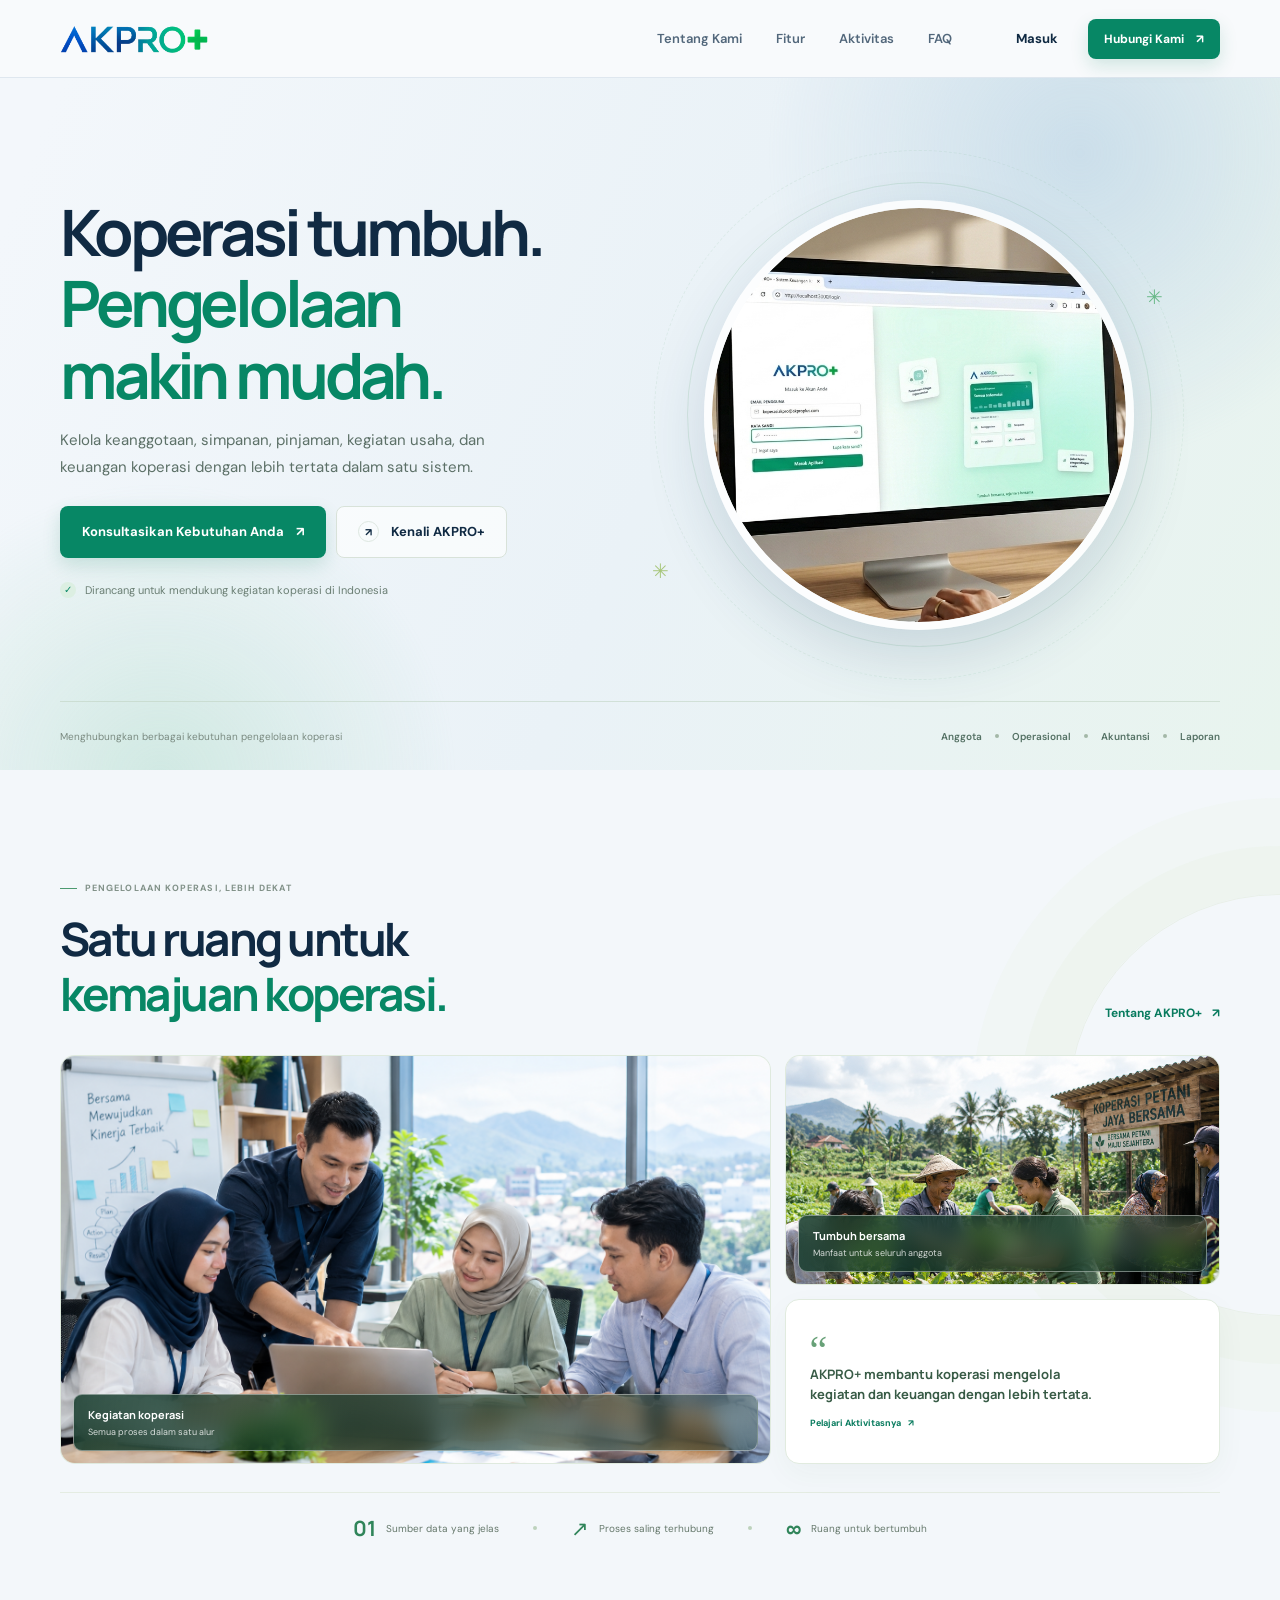
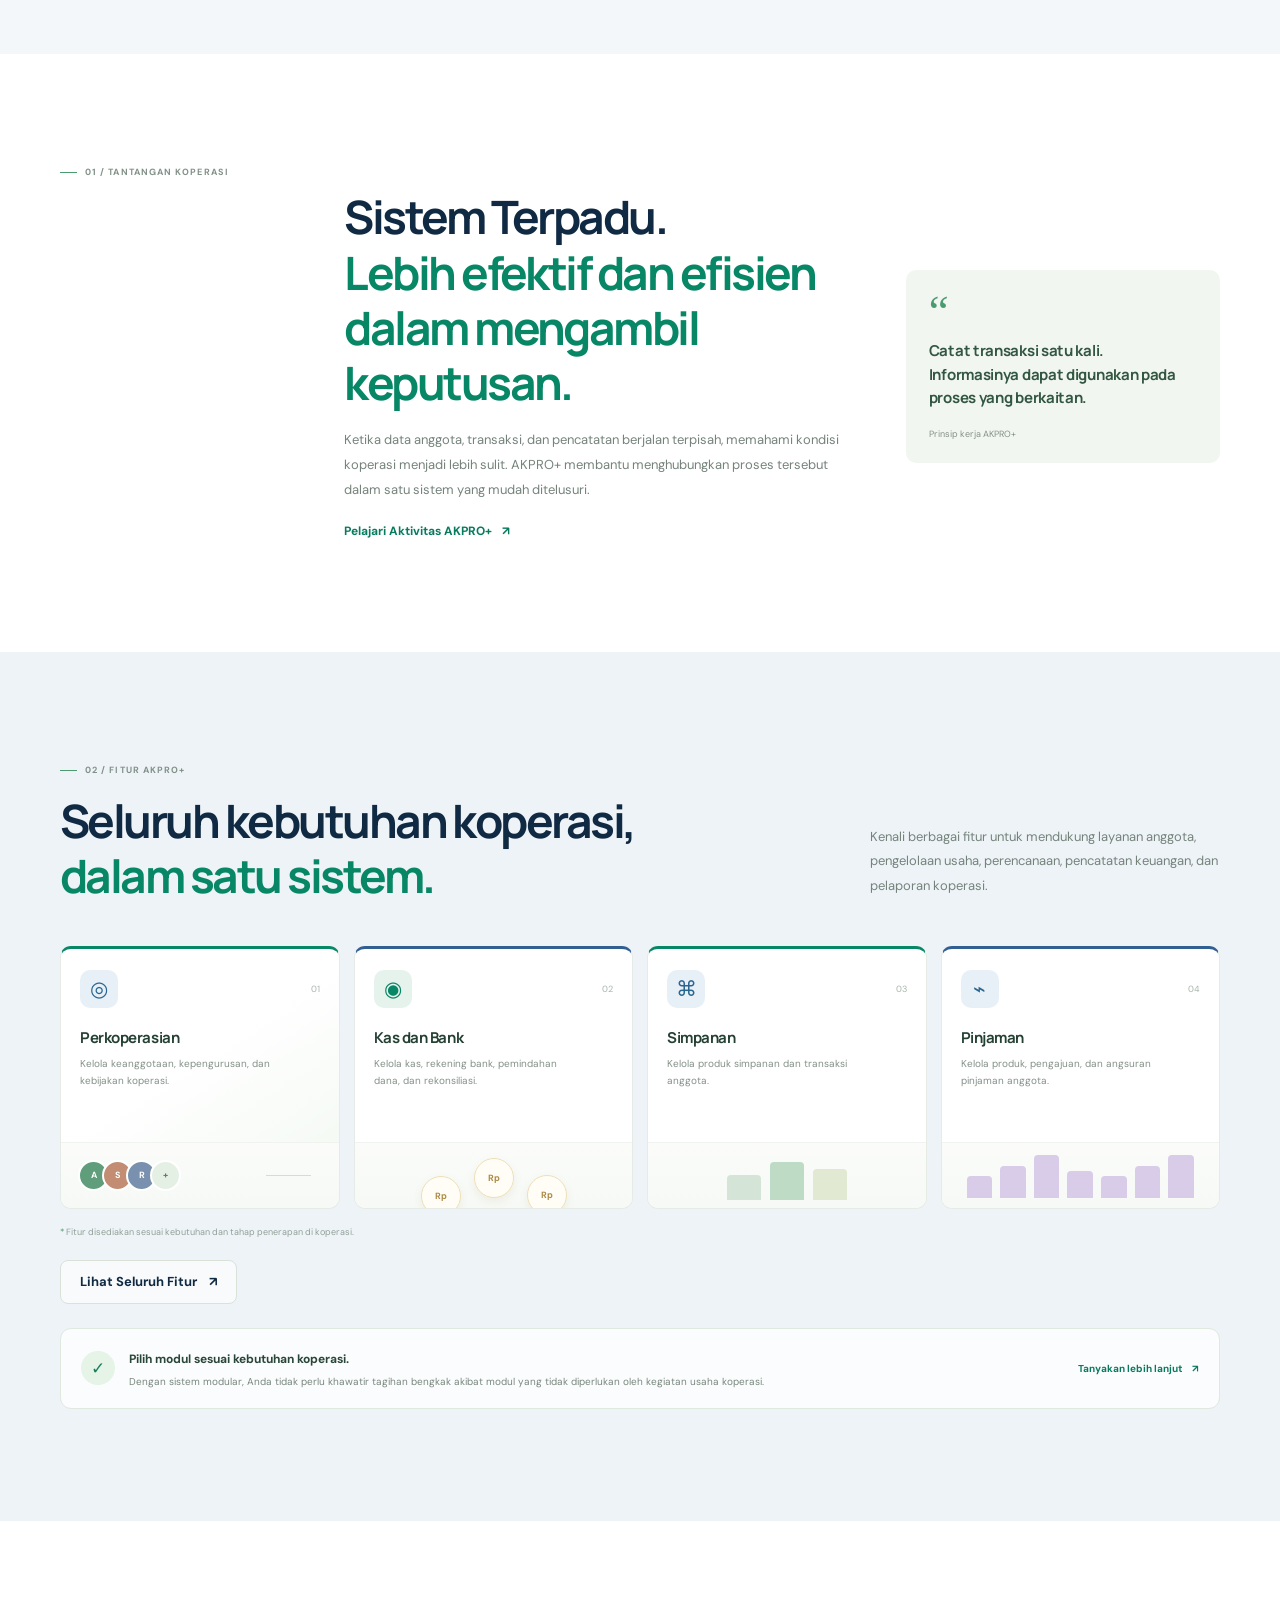
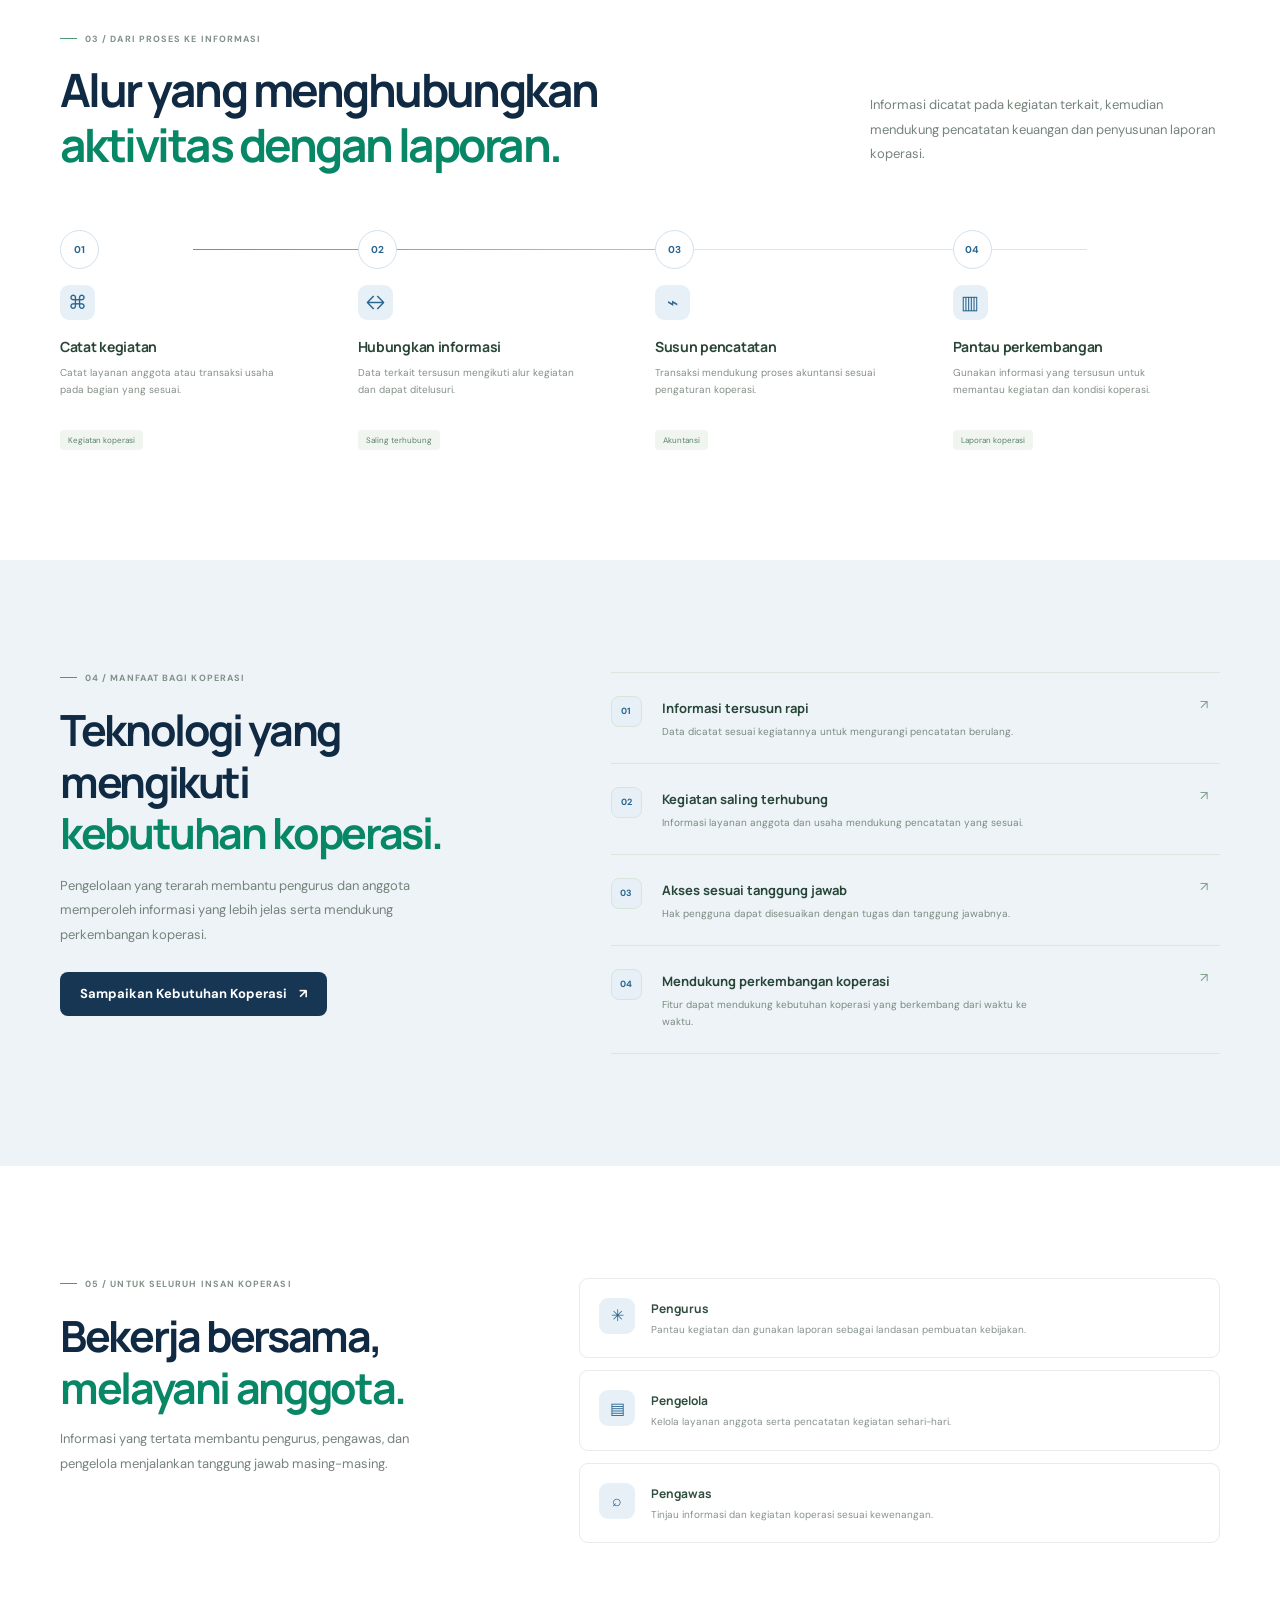
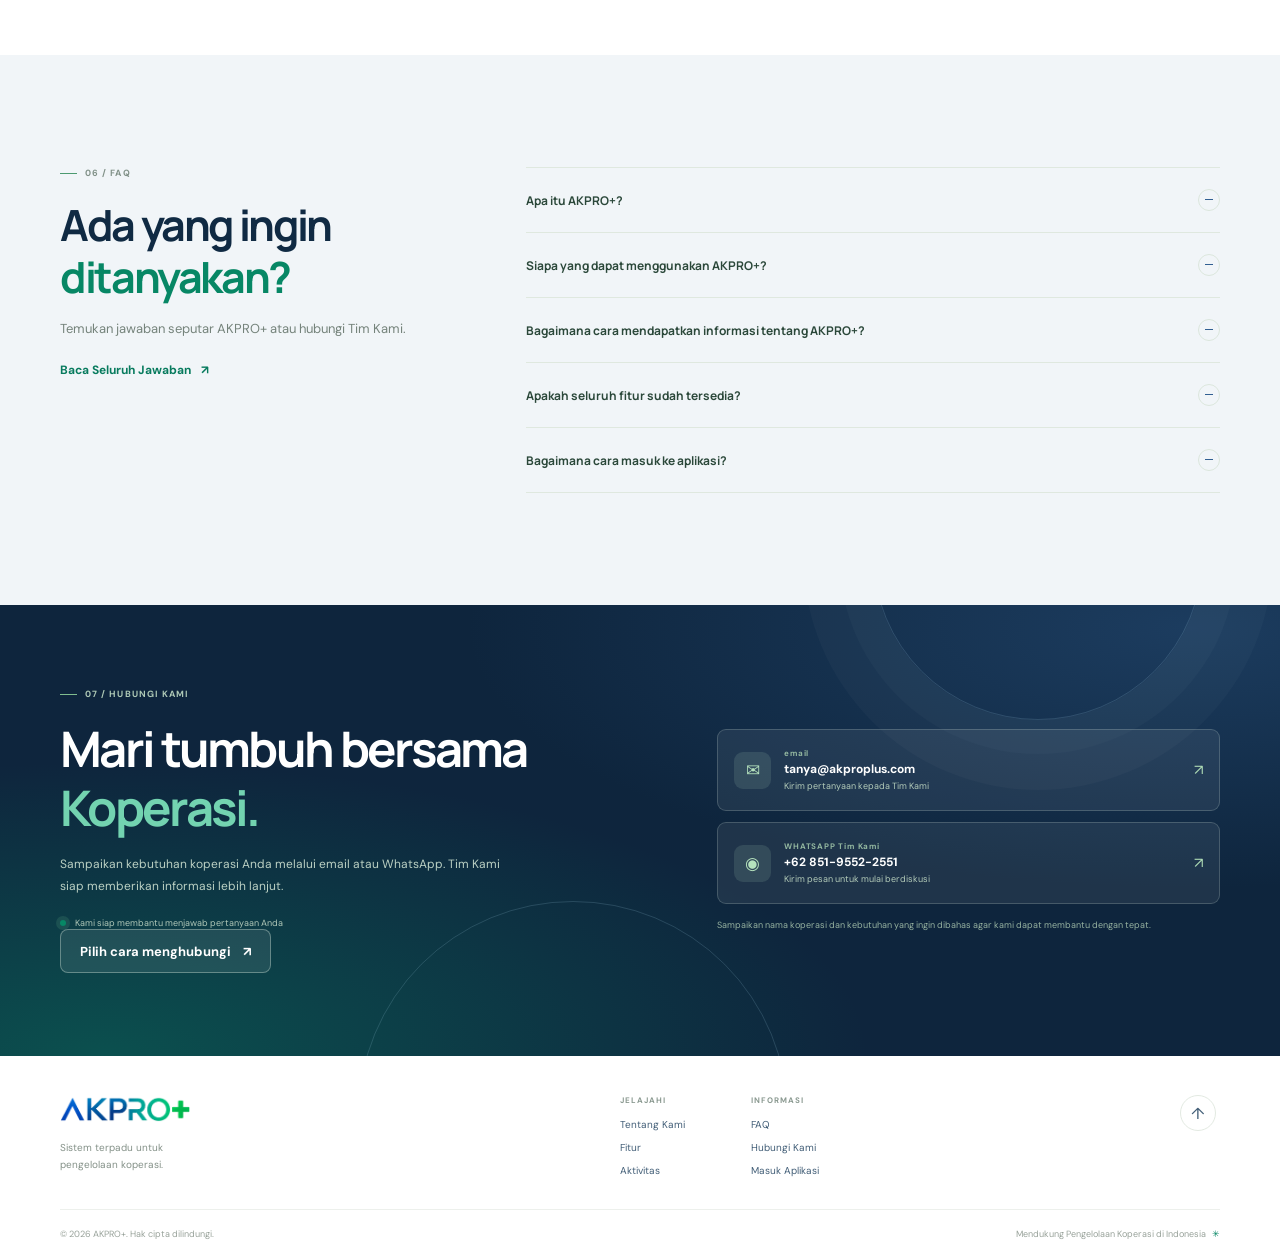
==== commit c9f73567: "Add files via upload" ====
--- a/index.html
+++ b/index.html
@@ -39,12 +39,12 @@
           <span></span><span></span>
         </button>
         <nav class="site-nav" id="site-nav" aria-label="Navigasi utama">
-          <a href="./solusi.html">Tentang Kami</a>
-          <a href="./modul.html">Fitur</a>
-          <a href="./cara-kerja.html">Aktivitas</a>
+          <a href="./tentang-kami.html">Tentang Kami</a>
+          <a href="./fitur.html">Fitur</a>
+          <a href="./aktivitas.html">Aktivitas</a>
           <a href="./faq.html">FAQ</a>
           <div class="nav-actions">
-            <a class="button button-quiet" data-login-link href="./akses.html">Masuk</a>
+            <a class="button button-quiet" data-login-link href="./login.html">Masuk</a>
             <a class="button button-primary button-small" href="./daftar.html">Hubungi Kami <span aria-hidden="true">↗</span></a>
           </div>
         </nav>
@@ -64,7 +64,7 @@
             </p>
             <div class="hero-actions">
               <a class="button button-primary button-large" href="./daftar.html">Konsultasikan Kebutuhan Anda<span aria-hidden="true">↗</span></a>
-              <a class="button button-outline button-large" href="./solusi.html"><span class="play-icon" aria-hidden="true">↗</span> Kenali AKPRO+
+              <a class="button button-outline button-large" href="./tentang-kami.html"><span class="play-icon" aria-hidden="true">↗</span> Kenali AKPRO+
               </a>
             </div>
             <div class="hero-note">
@@ -92,7 +92,7 @@
         <div class="container">
           <div class="story-heading">
             <div><div class="section-label"><span>Pengelolaan koperasi, lebih dekat</span></div><h2>Satu ruang untuk<br /><span>kemajuan koperasi.</span></h2></div>
-            <a class="text-link" href="./solusi.html">Tentang AKPRO+ <span aria-hidden="true">↗</span></a>
+            <a class="text-link" href="./tentang-kami.html">Tentang AKPRO+ <span aria-hidden="true">↗</span></a>
           </div>
           <div class="story-gallery">
             <figure class="image-frame story-image story-image-main">
@@ -105,7 +105,7 @@
               <div class="image-placeholder"><span class="placeholder-spark">✳</span><span>Anggota dan pengelola koperasi berkembang bersama</span></div>
               <figcaption><span>Tumbuh bersama</span><small>Manfaat untuk seluruh anggota</small></figcaption>
             </figure>
-            <div class="story-note"><span class="story-note-mark">“</span><p>AKPRO+ membantu koperasi mengelola kegiatan dan keuangan dengan lebih tertata.</p><a href="./cara-kerja.html">Pelajari Aktivitasnya <span aria-hidden="true">↗</span></a></div>
+            <div class="story-note"><span class="story-note-mark">“</span><p>AKPRO+ membantu koperasi mengelola kegiatan dan keuangan dengan lebih tertata.</p><a href="./aktivitas.html">Pelajari Aktivitasnya <span aria-hidden="true">↗</span></a></div>
           </div>
           <div class="story-stats"><div><strong>01</strong><span>Sumber data yang jelas</span></div><i></i><div><strong>↗</strong><span>Proses saling terhubung</span></div><i></i><div><strong>∞</strong><span>Ruang untuk bertumbuh</span></div></div>
         </div>
@@ -121,7 +121,7 @@
               menjadi lebih sulit. AKPRO+ membantu menghubungkan proses tersebut dalam satu sistem yang
               mudah ditelusuri.
             </p>
-            <a class="text-link" href="./cara-kerja.html">Pelajari Aktivitas AKPRO+ <span aria-hidden="true">↗</span></a>
+            <a class="text-link" href="./aktivitas.html">Pelajari Aktivitas AKPRO+ <span aria-hidden="true">↗</span></a>
           </div>
           <div class="intro-statement">
             <span class="statement-mark">“</span>
@@ -160,7 +160,7 @@
             </article>
           </div>
           <p class="module-footnote"><span>*</span> Fitur disediakan sesuai kebutuhan dan tahap penerapan di koperasi.</p>
-          <a class="button button-outline module-more" href="./modul.html">Lihat Seluruh Fitur <span aria-hidden="true">↗</span></a>
+          <a class="button button-outline module-more" href="./fitur.html">Lihat Seluruh Fitur <span aria-hidden="true">↗</span></a>
           <div class="module-pricing-note">
             <span class="pricing-note-mark">✓</span>
             <div>
@@ -234,8 +234,8 @@
         <div class="container contact-grid">
           <div class="contact-copy"><div class="section-label section-label-light"><span>07 / Hubungi kami</span></div><h2>Mari tumbuh bersama<br /><span>Koperasi.</span></h2><p>Sampaikan kebutuhan koperasi Anda melalui email atau WhatsApp. Tim Kami siap memberikan informasi lebih lanjut.</p><div class="contact-hours"><span class="contact-status-dot"></span> Kami siap membantu menjawab pertanyaan Anda</div><a class="button button-contact-light" href="./daftar.html">Pilih cara menghubungi <span aria-hidden="true">↗</span></a></div>
           <div class="contact-options">
-            <a class="contact-option contact-email" href="mailto:konsultasi@akproplus.com?subject=Informasi%20AKPRO%2B&body=Halo%20tim%20AKPRO%2B%2C%0A%0ASaya%20ingin%20mendapatkan%20informasi%20lebih%20lanjut%20mengenai%20AKPRO%2B.%0A%0ANama%20koperasi%3A%0ANama%20Tim Kami%3A%0ANomor%20yang%20dapat%20dihubungi%3A">
-              <span class="contact-option-icon">✉</span><span class="contact-option-copy"><small>email</small><strong>konsultasi@akproplus.com</strong><span>Kirim pertanyaan kepada Tim Kami</span></span><span class="contact-option-arrow">↗</span>
+            <a class="contact-option contact-email" href="mailto:tanya@akproplus.com?subject=Informasi%20AKPRO%2B&body=Halo%20tim%20AKPRO%2B%2C%0A%0ASaya%20ingin%20mendapatkan%20informasi%20lebih%20lanjut%20mengenai%20AKPRO%2B.%0A%0ANama%20koperasi%3A%0ANama%20Tim Kami%3A%0ANomor%20yang%20dapat%20dihubungi%3A">
+              <span class="contact-option-icon">✉</span><span class="contact-option-copy"><small>email</small><strong>tanya@akproplus.com</strong><span>Kirim pertanyaan kepada Tim Kami</span></span><span class="contact-option-arrow">↗</span>
             </a>
             <a class="contact-option contact-whatsapp" href="https://wa.me/6285195522551?text=Halo%20tim%20AKPRO%2B%2C%20saya%20ingin%20mendapatkan%20informasi%20lebih%20lanjut%20mengenai%20AKPRO%2B." target="_blank" rel="noopener noreferrer">
               <span class="contact-option-icon">◉</span><span class="contact-option-copy"><small>WHATSAPP Tim Kami</small><strong>+62 851-9552-2551</strong><span>Kirim pesan untuk mulai berdiskusi</span></span><span class="contact-option-arrow">↗</span>
@@ -249,7 +249,7 @@
     <footer class="site-footer">
       <div class="container footer-top">
         <div class="footer-brand"><a class="brand" href="#atas" aria-label="AKPRO+, ke beranda"><img src="./assets/akpro-logo.png" alt="AKPRO+" /></a><p>Sistem terpadu untuk<br />pengelolaan koperasi.</p></div>
-        <div class="footer-links"><div><span>JELAJAHI</span><a href="./solusi.html">Tentang Kami</a><a href="./modul.html">Fitur</a><a href="./cara-kerja.html">Aktivitas</a></div><div><span>INFORMASI</span><a href="./faq.html">FAQ</a><a href="./daftar.html">Hubungi Kami</a><a data-login-link href="./akses.html">Masuk Aplikasi</a></div></div>
+        <div class="footer-links"><div><span>JELAJAHI</span><a href="./tentang-kami.html">Tentang Kami</a><a href="./fitur.html">Fitur</a><a href="./aktivitas.html">Aktivitas</a></div><div><span>INFORMASI</span><a href="./faq.html">FAQ</a><a href="./daftar.html">Hubungi Kami</a><a data-login-link href="./login.html">Masuk Aplikasi</a></div></div>
         <a class="back-top" href="#atas" aria-label="Kembali ke atas">↑</a>
       </div>
       <div class="container footer-bottom"><span>© <span data-current-year></span> AKPRO+. Hak cipta dilindungi.</span><span>Mendukung Pengelolaan Koperasi di Indonesia <b>✳</b></span></div>
